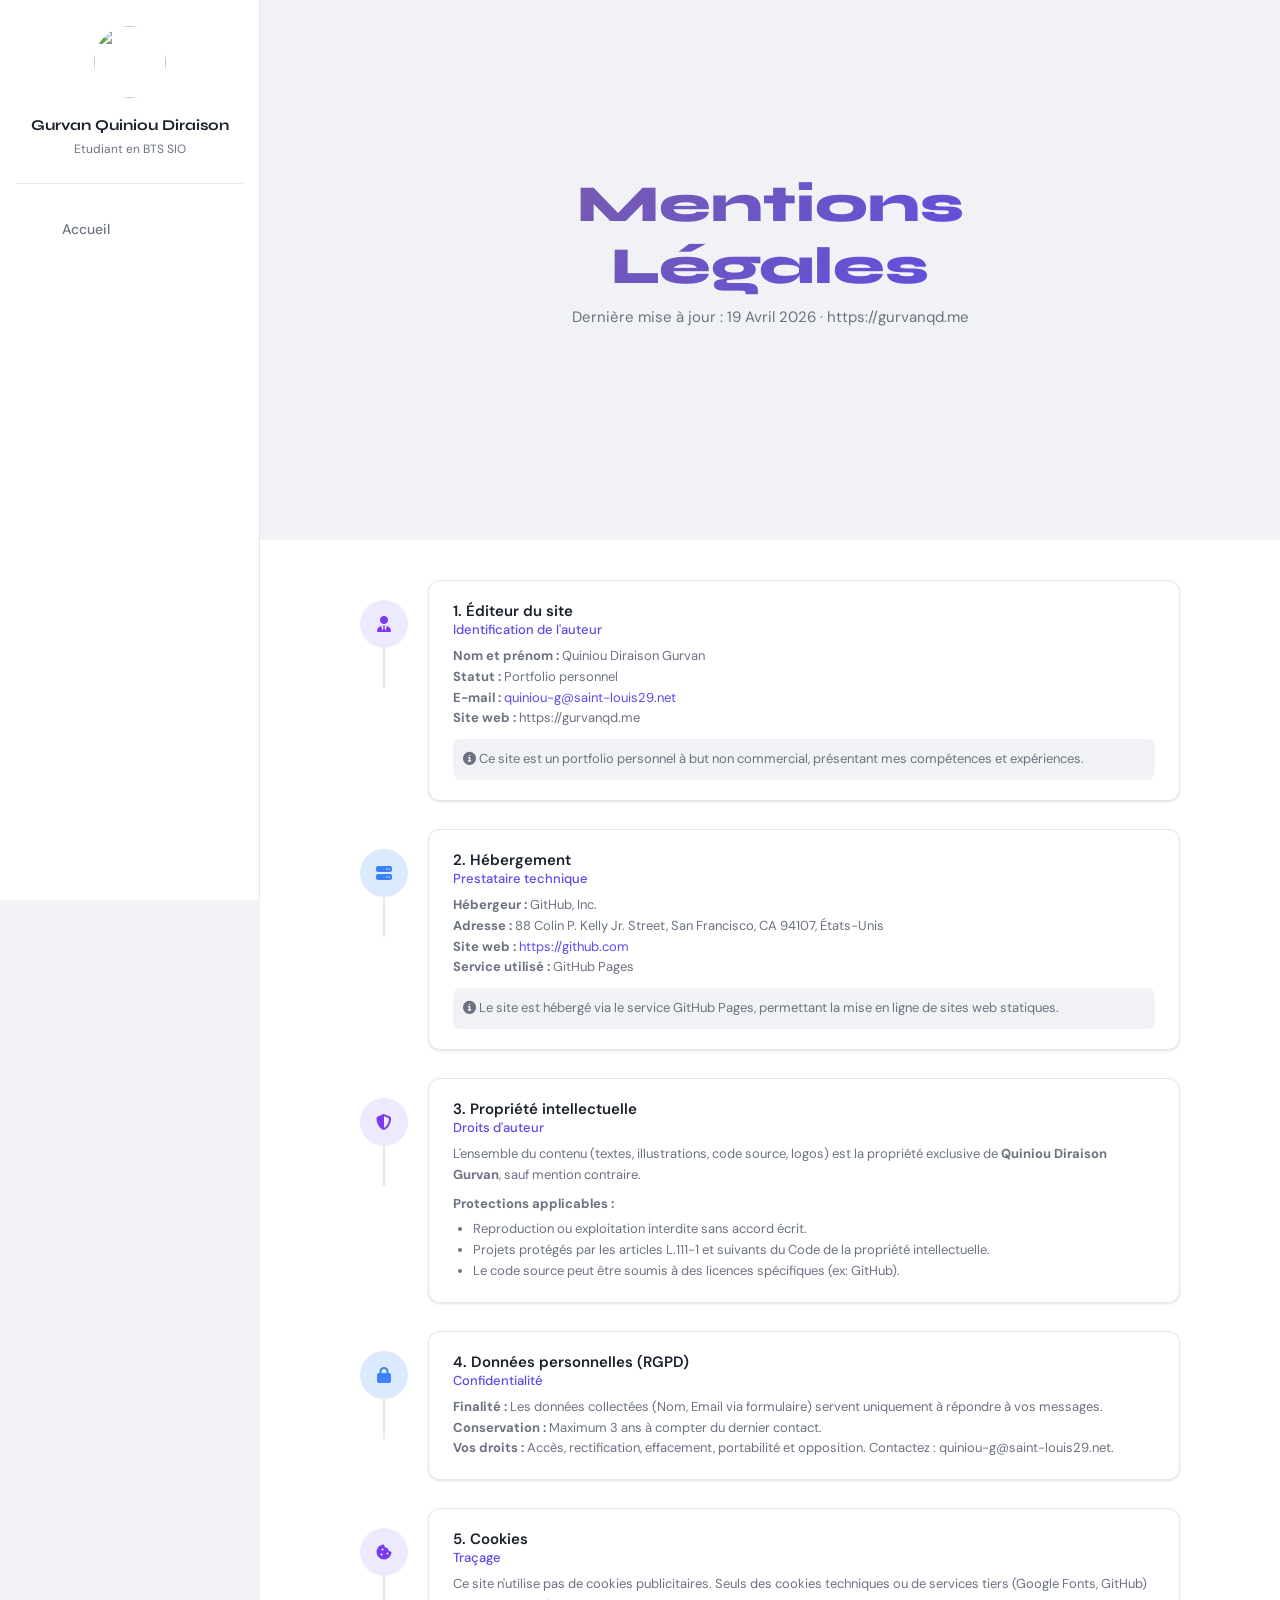
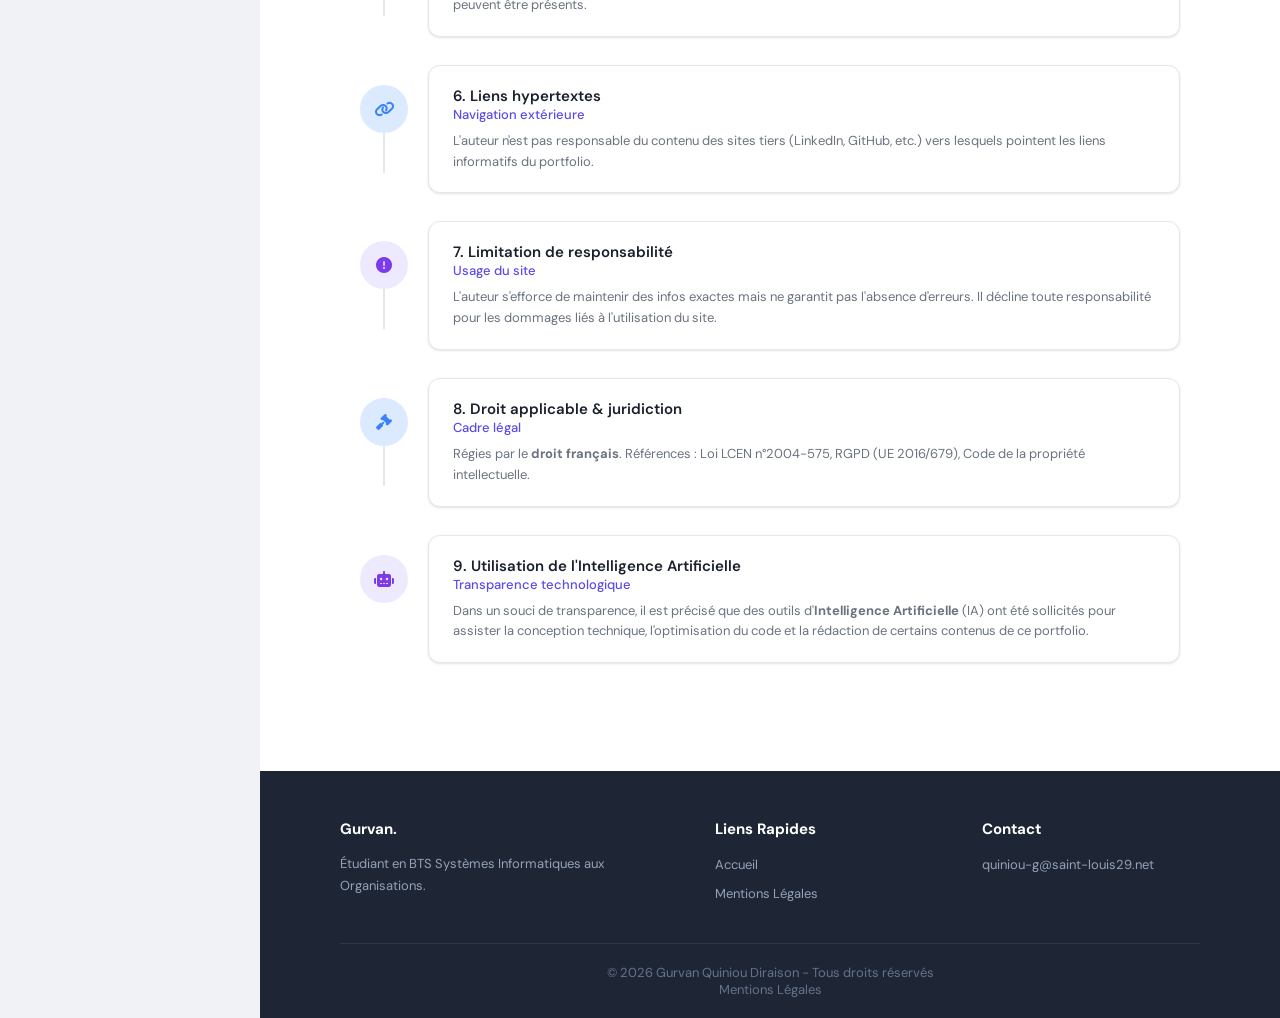
==== mentions/index.html @ 98646bc6 "Update index.html" ====
<!DOCTYPE html>
<html lang="fr">

<head>
    <meta charset="UTF-8">
    <meta name="viewport" content="width=device-width, initial-scale=1.0">
    <title>Mentions Légales – Gurvan Quiniou Diraison</title>
    <link href="https://fonts.googleapis.com/css2?family=DM+Sans:wght@400;500;600&family=Syne:wght@700;800&display=swap"
        rel="stylesheet">
    <link rel="stylesheet" href="https://cdnjs.cloudflare.com/ajax/libs/font-awesome/6.5.0/css/all.min.css">
    <link rel="stylesheet" href="../style.css">
</head>

<body>

    <aside class="sidebar">
        <div class="sidebar-profile">
            <div class="avatar"><img class="avatar" src="images/img.jpeg"></div>
            <div class="sidebar-name">Gurvan Quiniou Diraison</div>
            <div class="sidebar-bio">Etudiant en BTS SIO</div>
        </div>
        <div class="sidebar-divider"></div>
        <nav class="sidebar-nav">
            <a href="/" class="nav-item" data-section="hero">
                <i class="bi bi-house"></i> Accueil
            </a>
        </nav>
    </aside>

    <div class="main">

        <section class="section section-hero" style="min-height: 60vh;">
            <div class="hero-content">
                <h1 class="hero-name">Mentions Légales</h1>
                <p class="hero-desc">Dernière mise à jour : 19 Avril 2026 · https://gurvanqd.me</p>
            </div>
        </section>

        <section class="section" style="background: var(--white); padding-top: 40px;">
            <div class="timeline">

                <div class="timeline-item" id="editeur">
                    <div class="timeline-icon edu"><i class="fa-solid fa-user-tie"></i></div>
                    <div class="timeline-card">
                        <div class="timeline-title">1. Éditeur du site</div>
                        <span class="timeline-company">Identification de l'auteur</span>
                        <div class="timeline-desc">
                            <p><strong>Nom et prénom :</strong> Quiniou Diraison Gurvan</p>
                            <p><strong>Statut :</strong> Portfolio personnel</p>
                            <p><strong>E-mail :</strong> <a href="mailto:quiniou-g@saint-louis29.net"
                                    style="color:var(--accent)">quiniou-g@saint-louis29.net</a></p>
                            <p><strong>Site web :</strong> https://gurvanqd.me</p>
                            <p style="margin-top: 10px; padding: 10px; background: var(--bg); border-radius: 8px;">
                                <i class="fa-solid fa-circle-info"></i> Ce site est un portfolio personnel à but non
                                commercial, présentant mes compétences et expériences.
                            </p>
                        </div>
                    </div>
                </div>

                <div class="timeline-item" id="hebergement">
                    <div class="timeline-icon work"><i class="fa-solid fa-server"></i></div>
                    <div class="timeline-card">
                        <div class="timeline-title">2. Hébergement</div>
                        <span class="timeline-company">Prestataire technique</span>
                        <div class="timeline-desc">
                            <p><strong>Hébergeur :</strong> GitHub, Inc.</p>
                            <p><strong>Adresse :</strong> 88 Colin P. Kelly Jr. Street, San Francisco, CA 94107, États-Unis</p>
                            <p><strong>Site web :</strong> <a href="https://github.com" style="color:var(--accent)">https://github.com</a></p>
                            <p><strong>Service utilisé :</strong> GitHub Pages</p>
                            <p style="margin-top: 10px; padding: 10px; background: var(--bg); border-radius: 8px;"><i class="fa-solid fa-circle-info"></i> Le site est hébergé via le service GitHub Pages, permettant la mise en ligne de sites web statiques.
                            </p>
                        </div>
                    </div>
                </div>
                
                <div class="timeline-item" id="propriete">
                    <div class="timeline-icon edu"><i class="fa-solid fa-shield-halved"></i></div>
                    <div class="timeline-card">
                        <div class="timeline-title">3. Propriété intellectuelle</div>
                        <span class="timeline-company">Droits d'auteur</span>
                        <div class="timeline-desc">
                            <p>L'ensemble du contenu (textes, illustrations, code source, logos) est la propriété
                                exclusive de <strong>Quiniou Diraison Gurvan</strong>, sauf mention contraire.</p>
                            <p style="margin-top: 8px;"><strong>Protections applicables :</strong></p>
                            <ul style="list-style: disc; margin-left: 20px; margin-top: 5px;">
                                <li>Reproduction ou exploitation interdite sans accord écrit.</li>
                                <li>Projets protégés par les articles L.111-1 et suivants du Code de la propriété
                                    intellectuelle.</li>
                                <li>Le code source peut être soumis à des licences spécifiques (ex: GitHub).</li>
                            </ul>
                        </div>
                    </div>
                </div>

                <div class="timeline-item" id="donnees">
                    <div class="timeline-icon work"><i class="fa-solid fa-lock"></i></div>
                    <div class="timeline-card">
                        <div class="timeline-title">4. Données personnelles (RGPD)</div>
                        <span class="timeline-company">Confidentialité</span>
                        <div class="timeline-desc">
                            <p><strong>Finalité :</strong> Les données collectées (Nom, Email via formulaire) servent
                                uniquement à répondre à vos messages.</p>
                            <p><strong>Conservation :</strong> Maximum 3 ans à compter du dernier contact.</p>
                            <p><strong>Vos droits :</strong> Accès, rectification, effacement, portabilité et
                                opposition. Contactez : quiniou-g@saint-louis29.net.</p>
                        </div>
                    </div>
                </div>

                <div class="timeline-item" id="cookies">
                    <div class="timeline-icon edu"><i class="fa-solid fa-cookie-bite"></i></div>
                    <div class="timeline-card">
                        <div class="timeline-title">5. Cookies</div>
                        <span class="timeline-company">Traçage</span>
                        <p class="timeline-desc">Ce site n'utilise pas de cookies publicitaires. Seuls des cookies
                            techniques ou de services tiers (Google Fonts, GitHub) peuvent être présents.</p>
                    </div>
                </div>

                <div class="timeline-item" id="liens">
                    <div class="timeline-icon work"><i class="fa-solid fa-link"></i></div>
                    <div class="timeline-card">
                        <div class="timeline-title">6. Liens hypertextes</div>
                        <span class="timeline-company">Navigation extérieure</span>
                        <p class="timeline-desc">L'auteur n'est pas responsable du contenu des sites tiers (LinkedIn,
                            GitHub, etc.) vers lesquels pointent les liens informatifs du portfolio.</p>
                    </div>
                </div>

                <div class="timeline-item" id="responsabilite">
                    <div class="timeline-icon edu"><i class="fa-solid fa-circle-exclamation"></i></div>
                    <div class="timeline-card">
                        <div class="timeline-title">7. Limitation de responsabilité</div>
                        <span class="timeline-company">Usage du site</span>
                        <p class="timeline-desc">L'auteur s'efforce de maintenir des infos exactes mais ne garantit pas
                            l'absence d'erreurs. Il décline toute responsabilité pour les dommages liés à l'utilisation
                            du site.</p>
                    </div>
                </div>

                <div class="timeline-item" id="droit">
                    <div class="timeline-icon work"><i class="fa-solid fa-gavel"></i></div>
                    <div class="timeline-card">
                        <div class="timeline-title">8. Droit applicable & juridiction</div>
                        <span class="timeline-company">Cadre légal</span>
                        <div class="timeline-desc">
                            <p>Régies par le <strong>droit français</strong>. Références : Loi LCEN n°2004-575, RGPD (UE
                                2016/679), Code de la propriété intellectuelle.</p>
                        </div>
                    </div>
                </div>

                <div class="timeline-item" id="ia">
                    <div class="timeline-icon edu"><i class="fa-solid fa-robot"></i></div>
                    <div class="timeline-card">
                        <div class="timeline-title">9. Utilisation de l'Intelligence Artificielle</div>
                        <span class="timeline-company">Transparence technologique</span>
                        <div class="timeline-desc">
                            <p>Dans un souci de transparence, il est précisé que des outils d'<strong>Intelligence
                                    Artificielle</strong> (IA) ont été sollicités pour assister la conception technique,
                                l'optimisation du code et la rédaction de certains contenus de ce portfolio.</p>
                        </div>
                    </div>
                </div>

            </div>
        </section>

        <footer class="footer">
            <div class="footer-inner">
                <div class="footer-col">
                    <h4>Gurvan.</h4>
                    <p>Étudiant en BTS Systèmes Informatiques aux Organisations.</p>
                </div>
                <div class="footer-col">
                    <h4>Liens Rapides</h4>
                    <ul>
                        <li><a href="/">Accueil</a></li>
                        <li><a href="/mentions">Mentions Légales</a></li>
                    </ul>
                </div>
                <div class="footer-col">
                    <h4>Contact</h4>
                    <ul>
                        <li><a href="mailto:quiniou-g@saint-louis29.net">quiniou-g@saint-louis29.net</a></li>
                    </ul>
                </div>
            </div>
            <div class="footer-bottom">
                <p>© 2026 Gurvan Quiniou Diraison - Tous droits réservés</p>
                <a href="/mentions">Mentions Légales</a>
            </div>
        </footer>

    </div>

</body>

</html>
---- style.css ----
/* ===========================
   VARIABLES & RESET
=========================== */
:root {
  --bg: #f0f2f5;
  --white: #ffffff;
  --sidebar-bg: #ffffff;
  --sidebar-width: 260px;
  --dark: #1e2535;
  --dark-hover: #2a3347;
  --accent: #5b4be8;
  --accent2: #7c3aed;
  --gradient: linear-gradient(135deg, #7b5ea7 0%, #5b4be8 100%);
  --text: #1a202c;
  --text-muted: #6b7280;
  --text-light: #9ca3af;
  --border: #e5e7eb;
  --card-bg: #ffffff;
  --radius: 12px;
  --radius-sm: 8px;
  --shadow: 0 1px 3px rgba(0, 0, 0, 0.07), 0 1px 2px rgba(0, 0, 0, 0.05);
  --shadow-md: 0 4px 12px rgba(0, 0, 0, 0.08);
  --card-bg: #ffffff;
  --accent-purple: #6366f1;
}

*,
*::before,
*::after {
  box-sizing: border-box;
  margin: 0;
  padding: 0;
}

html {
  scroll-behavior: smooth;
}

body {
  font-family: 'DM Sans', sans-serif;
  background: var(--bg);
  color: var(--text);
  display: flex;
  min-height: 100vh;
}

a {
  text-decoration: none;
  color: inherit;
}

ul {
  list-style: none;
}

img {
  display: block;
  width: 100%;
  height: 100%;
  object-fit: cover;
}

/* ===========================
   SIDEBAR
=========================== */
.sidebar {
  width: var(--sidebar-width);
  min-height: 100vh;
  background: var(--white);
  border-right: 1px solid var(--border);
  position: fixed;
  top: 0;
  left: 0;
  display: flex;
  flex-direction: column;
  padding: 32px 16px 24px;
  z-index: 1000;
  transition: left 0.3s ease;
}

.sidebar-profile {
  text-align: center;
  padding: 0 8px;
}

.avatar {
  width: 72px;
  height: 72px;
  border-radius: 50%;
  /* background: var(--gradient); */
  display: flex;
  align-items: center;
  justify-content: center;
  font-family: 'Syne', sans-serif;
  font-weight: 700;
  font-size: 22px;
  color: #fff;
  margin: 0 auto 12px;
  flex-shrink: 0;
}

.avatar-lg {
  width: 100px;
  height: 100px;
  font-size: 30px;
  margin: 0 auto 24px;
}

.sidebar-name {
  font-family: 'Syne', sans-serif;
  font-size: 15px;
  font-weight: 700;
  color: var(--text);
  margin-bottom: 6px;
}

.sidebar-bio {
  font-size: 12px;
  color: var(--text-muted);
  line-height: 1.6;
}

.sidebar-divider {
  height: 1px;
  background: var(--border);
  margin: 24px 0;
}

.sidebar-nav {
  display: flex;
  flex-direction: column;
  gap: 6px;
}

.nav-item {
  display: flex;
  align-items: center;
  gap: 12px;
  padding: 12px 16px;
  border-radius: var(--radius-sm);
  font-size: 14px;
  font-weight: 500;
  color: var(--text-muted);
  transition: all 0.2s ease;
  cursor: pointer;
}

.nav-item i {
  font-size: 15px;
  width: 18px;
  text-align: center;
}

.nav-item:hover {
  background: var(--bg);
  color: var(--text);
}

.nav-item.active {
  background: var(--dark);
  color: #fff;
}

/* ===========================
   MAIN
=========================== */
.main {
  margin-left: var(--sidebar-width);
  flex: 1;
  display: flex;
  flex-direction: column;
}

.section {
  padding: 80px 80px 80px 80px;
  min-height: 100vh;
  display: flex;
  flex-direction: column;
  justify-content: center;
}

.section-header {
  text-align: center;
  margin-bottom: 56px;
}

.section-header h2 {
  font-family: 'Syne', sans-serif;
  font-size: 32px;
  font-weight: 700;
  color: var(--text);
  margin-bottom: 8px;
}

.section-header p {
  font-size: 15px;
  color: var(--text-muted);
}

/* ===========================
   HERO
=========================== */
.section-hero {
  align-items: center;
  text-align: center;
  position: relative;
  background: var(--bg);
}

.hero-content {
  max-width: 600px;
  display: flex;
  flex-direction: column;
  align-items: center;
}

.hero-name {
  font-family: 'Syne', sans-serif;
  font-size: 52px;
  font-weight: 800;
  background: var(--gradient);
  -webkit-background-clip: text;
  -webkit-text-fill-color: transparent;
  background-clip: text;
  margin-bottom: 8px;
}

.hero-title {
  font-size: 17px;
  color: var(--text-muted);
  margin-bottom: 20px;
  font-weight: 400;
}

.hero-desc {
  font-size: 15px;
  color: var(--text-muted);
  line-height: 1.7;
  max-width: 480px;
  margin-bottom: 36px;
}

.hero-btns {
  display: flex;
  gap: 12px;
  margin-bottom: 32px;
}

.hero-socials {
  display: flex;
  gap: 20px;
}

.social-icon {
  font-size: 18px;
  color: var(--text-muted);
  transition: color 0.2s;
}

.social-icon:hover {
  color: var(--accent);
}

.scroll-down {
  position: absolute;
  bottom: 32px;
  left: 50%;
  transform: translateX(-50%);
  color: var(--text-light);
  font-size: 18px;
  animation: bounce 2s infinite;
}

@keyframes bounce {

  0%,
  100% {
    transform: translateX(-50%) translateY(0);
  }

  50% {
    transform: translateX(-50%) translateY(8px);
  }
}

/* ===========================
   BOUTONS
=========================== */
.btn {
  display: inline-flex;
  align-items: center;
  gap: 8px;
  padding: 12px 24px;
  border-radius: var(--radius-sm);
  font-size: 14px;
  font-weight: 500;
  font-family: 'DM Sans', sans-serif;
  cursor: pointer;
  border: none;
  transition: all 0.2s ease;
}

.btn-dark {
  background: var(--dark);
  color: #fff;
}

.btn-dark:hover {
  background: var(--dark-hover);
}

.btn-outline {
  background: transparent;
  color: var(--text);
  border: 1.5px solid var(--border);
}

.btn-outline:hover {
  border-color: var(--text-muted);
  background: var(--white);
}

.btn-sm {
  padding: 10px 18px;
  font-size: 13px;
  flex: 1;
  justify-content: center;
}

.btn-full {
  width: 100%;
  justify-content: center;
}

.btn-icon {
  display: flex;
  align-items: center;
  justify-content: center;
  width: 40px;
  height: 40px;
  border-radius: var(--radius-sm);
  background: var(--bg);
  color: var(--text-muted);
  font-size: 16px;
  transition: background 0.2s;
  flex-shrink: 0;
}

.btn-icon:hover {
  background: var(--border);
}

/* ===========================
   TIMELINE
=========================== */
.timeline {
  display: flex;
  flex-direction: column;
  gap: 0;
  position: relative;
  max-width: 820px;
  margin: 0 auto;
  width: 100%;
}

.timeline-item {
  display: flex;
  gap: 0;
  position: relative;
  padding-bottom: 0;
}

.timeline-icon {
  width: 48px;
  height: 48px;
  border-radius: 50%;
  display: flex;
  align-items: center;
  justify-content: center;
  font-size: 16px;
  flex-shrink: 0;
  position: relative;
  z-index: 2;
  margin-top: 20px;
}

.timeline-icon.work {
  background: #dbeafe;
  color: #3b82f6;
}

.timeline-icon.edu {
  background: #ede9fe;
  color: #7c3aed;
}

.timeline-item:not(:last-child) .timeline-icon::after {
  content: '';
  position: absolute;
  top: 48px;
  left: 50%;
  transform: translateX(-50%);
  width: 2px;
  background: var(--border);
  bottom: -40px;
}

.timeline-card {
  flex: 1;
  background: var(--card-bg);
  border: 1px solid var(--border);
  border-radius: var(--radius);
  padding: 20px 24px;
  margin-left: 20px;
  margin-bottom: 28px;
  box-shadow: var(--shadow);
}

.timeline-card-header {
  display: flex;
  justify-content: space-between;
  align-items: flex-start;
  margin-bottom: 4px;
}

.timeline-title {
  font-size: 15px;
  font-weight: 600;
  color: var(--text);
}

.timeline-date {
  font-size: 13px;
  color: var(--text-muted);
  white-space: nowrap;
  margin-left: 16px;
}

.timeline-company {
  font-size: 13px;
  font-weight: 500;
  color: var(--accent);
  display: block;
  margin-bottom: 8px;
}

.timeline-desc {
  font-size: 13px;
  color: var(--text-muted);
  line-height: 1.6;
}

/* ===========================
   COMPETENCES
=========================== */
.skills-grid {
  display: grid;
  grid-template-columns: repeat(3, 1fr);
  gap: 20px;
  max-width: 960px;
  margin: 0 auto;
  width: 100%;
}

.skill-card {
  background: var(--card-bg);
  border: 1px solid var(--border);
  border-radius: var(--radius);
  padding: 28px 24px;
  box-shadow: var(--shadow);
  transition: transform 0.2s, box-shadow 0.2s;
}

.skill-card:hover {
  transform: translateY(-2px);
  box-shadow: var(--shadow-md);
}

.skill-icon {
  width: 48px;
  height: 48px;
  border-radius: 10px;
  display: flex;
  align-items: center;
  justify-content: center;
  font-size: 20px;
  margin-bottom: 16px;
}

.icon-blue {
  background: #dbeafe;
  color: #3b82f6;
}

.icon-green {
  background: #dcfce7;
  color: #16a34a;
}

.icon-purple {
  background: #ede9fe;
  color: #7c3aed;
}

.icon-orange {
  background: #ffedd5;
  color: #ea580c;
}

.icon-pink {
  background: #fce7f3;
  color: #db2777;
}

.icon-yellow {
  background: #fef9c3;
  color: #ca8a04;
}

.skill-card h3 {
  font-size: 15px;
  font-weight: 600;
  margin-bottom: 6px;
  color: var(--text);
}

.skill-card p {
  font-size: 13px;
  color: var(--text-muted);
}

/* ===========================
   EXPERIENCES
=========================== */

.section2 {
  min-height: 100vh;
  width: 100%;
  display: flex;
  flex-direction: column;
  justify-content: center;
  align-items: center;
  text-align: center;
  padding: 6rem 2rem;
}

.container2 {
  width: 100%;
  max-width: 1100px;
  margin: 0 auto;
}

.exp-grid {
  display: grid;
  grid-template-columns: repeat(2, 1fr);
  gap: 1.5rem;
  text-align: left;
  margin-bottom: 2rem;
}

.exp-item {
  display: flex;
  gap: 1rem;
  background: var(--card-bg);
  padding: 1.5rem;
  border: 1px solid var(--card-bg);
  height: auto;
  align-items: flex-start;
  border-radius: 16px;
  box-shadow: 0 10px 40px -10px rgba(0, 0, 0, 0.05);
  transition: .1s;
}

.exp-item:hover {
  transform: translateY(-3px);
  border-color: var(--accent-purple);
  box-shadow: 0 20px 40px -10px rgba(99, 102, 241, 0.15);
}

.exp-logo-container {
  width: 50px;
  height: 50px;
  background: #fff;
  border: 1px solid #f3f4f6;
  border-radius: 12px;
  display: flex;
  align-items: center;
  justify-content: center;
  flex-shrink: 0;
  overflow: hidden;
}

.exp-img {
  width: 70%;
  height: auto;
  object-fit: contain;
}

.exp-content {
  flex: 1;
  min-width: 0;
}

.exp-header {
  display: flex;
  justify-content: space-between;
  align-items: flex-start;
  margin-bottom: .5rem;
  gap: 15px;
  flex-wrap: nowrap;
}

.exp-header h3 {
  font-size: 1.1rem;
  flex: 1;
  margin: 0;
  line-height: 1.4;
  color: #111;
  font-weight: 700;
}

.badge {
  background: rgba(235, 35, 151, 0.1);
  color: var(--accent-purple);
  padding: 4px 12px;
  border-radius: 20px;
  font-size: .75rem;
  font-weight: 700;
  white-space: nowrap;
  flex-shrink: 0;
  margin-top: 2px;
}

.company {
  font-size: .9rem;
  margin-bottom: .8rem;
  font-weight: 500;
  color: #6b7280;
}

.desc-list {
  list-style-type: disc;
  padding-left: 20px;
  margin: 0;
  line-height: 1.5;
  color: #555;
  font-size: .9rem;
}

.desc-list li {
  margin-bottom: 5px;
}


/* ===========================
   CERTIFICATIONS
=========================== */
.cert-grid {
  display: grid;
  grid-template-columns: repeat(3, 1fr);
  gap: 20px;
  max-width: 1000px;
  margin: 0 auto;
  width: 100%;
}

.cert-card {
  background: var(--card-bg);
  border: 1px solid var(--border);
  border-radius: var(--radius);
  padding: 24px;
  box-shadow: var(--shadow);
  transition: transform 0.2s, box-shadow 0.2s;
}

.cert-card:hover {
  transform: translateY(-2px);
  box-shadow: var(--shadow-md);
}

.cert-card-top {
  display: flex;
  justify-content: space-between;
  align-items: center;
  margin-bottom: 16px;
}

.cert-icon {
  width: 44px;
  height: 44px;
  background: var(--gradient);
  border-radius: 10px;
  display: flex;
  align-items: center;
  justify-content: center;
  color: #fff;
  font-size: 18px;
}

.cert-badge {
  font-size: 12px;
  color: #16a34a;
  font-weight: 500;
  display: flex;
  align-items: center;
  gap: 4px;
}

.cert-card h3 {
  font-size: 15px;
  font-weight: 600;
  color: var(--text);
  margin-bottom: 4px;
}

.cert-org {
  font-size: 13px;
  color: var(--accent);
  font-weight: 500;
  display: block;
  margin-bottom: 2px;
}

.cert-year {
  font-size: 13px;
  color: var(--text-muted);
  margin-bottom: 12px;
}

.cert-id {
  font-size: 11px;
  color: var(--text-light);
  margin: 12px 0 6px;
}

.cert-link {
  font-size: 13px;
  color: var(--accent);
  font-weight: 500;
  display: flex;
  align-items: center;
  gap: 6px;
  transition: opacity 0.2s;
}

.cert-link:hover {
  opacity: 0.7;
}

/* ===========================
   CONTACT
=========================== */
.contact-layout {
  display: grid;
  grid-template-columns: 1fr 1.2fr;
  gap: 60px;
  max-width: 900px;
  margin: 0 auto;
  width: 100%;
}

.contact-left h3 {
  font-size: 20px;
  font-weight: 700;
  margin-bottom: 12px;
}

.contact-left>p {
  font-size: 14px;
  color: var(--text-muted);
  line-height: 1.7;
  margin-bottom: 28px;
}

.contact-infos {
  display: flex;
  flex-direction: column;
  gap: 16px;
}

.contact-info-item {
  display: flex;
  align-items: center;
  gap: 14px;
}

.contact-info-icon {
  width: 40px;
  height: 40px;
  background: #eff6ff;
  border-radius: var(--radius-sm);
  display: flex;
  align-items: center;
  justify-content: center;
  color: var(--accent);
  font-size: 15px;
  flex-shrink: 0;
}

.contact-info-item div {
  display: flex;
  flex-direction: column;
}

.contact-info-item strong {
  font-size: 14px;
  font-weight: 600;
  color: var(--text);
}

.contact-info-item span {
  font-size: 13px;
  color: var(--text-muted);
}

.form-group {
  margin-bottom: 16px;
}

.form-group label {
  display: block;
  font-size: 13px;
  font-weight: 500;
  color: var(--text);
  margin-bottom: 6px;
}

.form-group input,
.form-group textarea {
  width: 100%;
  padding: 12px 14px;
  border: 1.5px solid var(--border);
  border-radius: var(--radius-sm);
  font-size: 14px;
  font-family: 'DM Sans', sans-serif;
  background: var(--bg);
  color: var(--text);
  transition: border-color 0.2s;
  resize: none;
  outline: none;
}

.form-group input:focus,
.form-group textarea:focus {
  border-color: var(--accent);
  background: #fff;
}

.form-group input::placeholder,
.form-group textarea::placeholder {
  color: var(--text-light);
}

/* ===========================
   FOOTER
=========================== */
.footer {
  background: var(--dark);
  color: #cbd5e1;
  padding: 48px 80px 0;
}

.footer-inner {
  display: grid;
  grid-template-columns: 1.5fr 1fr 1fr;
  gap: 48px;
  padding-bottom: 40px;
  border-bottom: 1px solid rgba(255, 255, 255, 0.08);
}

.footer-col h4 {
  font-size: 15px;
  font-weight: 700;
  color: #fff;
  margin-bottom: 14px;
}

.footer-col p {
  font-size: 13px;
  line-height: 1.7;
  color: #94a3b8;
}

.footer-col ul {
  display: flex;
  flex-direction: column;
  gap: 8px;
}

.footer-col ul a {
  font-size: 13px;
  color: #94a3b8;
  transition: color 0.2s;
}

.footer-col ul a:hover {
  color: #fff;
}

.footer-socials {
  display: flex;
  gap: 12px;
}

.footer-socials a {
  width: 36px;
  height: 36px;
  border-radius: var(--radius-sm);
  background: rgba(255, 255, 255, 0.08);
  display: flex;
  align-items: center;
  justify-content: center;
  color: #94a3b8;
  font-size: 15px;
  transition: background 0.2s, color 0.2s;
}

.footer-socials a:hover {
  background: rgba(255, 255, 255, 0.16);
  color: #fff;
}

.footer-bottom {
  text-align: center;
  padding: 20px 0;
  font-size: 13px;
  color: #64748b;
}

.heart {
  color: #ef4444;
}


/* ===========================
   RESPONSIVE
=========================== */
@media (max-width: 1100px) {
  .cert-grid {
    grid-template-columns: repeat(2, 1fr);
  }
}

@media (max-width: 860px) {
  .main {
    margin-left: 0;
  }

  .section {
    padding: 60px 24px;
  }

  .skills-grid {
    grid-template-columns: repeat(2, 1fr);
  }

  .projects-grid {
    grid-template-columns: 1fr;
  }

  .cert-grid {
    grid-template-columns: repeat(2, 1fr);
  }

  .contact-layout {
    grid-template-columns: 1fr;
    gap: 32px;
  }

  .footer {
    padding: 40px 24px 0;
  }

  .footer-inner {
    grid-template-columns: 1fr;
    gap: 32px;
  }
}

@media (max-width: 560px) {
  .skills-grid {
    grid-template-columns: 1fr;
  }

  .cert-grid {
    grid-template-columns: 1fr;
  }

  .hero-name {
    font-size: 36px;
  }
}

.project-card {
  background: #fff;
  border-radius: 12px;
  overflow: hidden;
  box-shadow: 0 5px 15px rgba(0, 0, 0, 0.08);
}

.project-img img {
  width: 100%;
  height: 200px;
  object-fit: cover;
}

.project-body {
  padding: 20px;
}

.tags {
  margin: 10px 0;
}

.tag {
  display: inline-block;
  background: #eee;
  padding: 5px 10px;
  border-radius: 8px;
  font-size: 12px;
  margin-right: 5px;
}

.project-actions {
  display: flex;
  justify-content: space-between;
  align-items: center;
  margin-top: 15px;
}

/* ===========================
   MENU 
=========================== */
.menu-toggle {
  position: fixed;
  top: 20px;
  left: 20px;
  background: white;
  border: 2px solid var(--border);
  padding: 10px 12px;
  border-radius: 10px;
  z-index: 1100;
  display: none;
  cursor: pointer;
  box-shadow: var(--gradient);
}

.menu-toggle i {
  font-size: 18px;
  background: var(--gradient);
  -webkit-background-clip: text;
  -webkit-text-fill-color: transparent;
}

/* ===========================
   OVERLAY
=========================== */
.overlay {
  position: fixed;
  inset: 0;
  background: rgba(0, 0, 0, 0.4);
  z-index: 900;
  opacity: 0;
  pointer-events: none;
  transition: 0.3s;
}

.overlay.active {
  opacity: 1;
  pointer-events: all;
}

/* ===========================
   MOBILE
=========================== */
@media (max-width: 900px) {

  .menu-toggle {
    display: block;
  }

  .sidebar {
    left: -260px;
  }

  .sidebar.active {
    left: 0;
  }

  .main {
    margin-left: 0;
  }

  .section {
    padding: 60px 20px;
  }

  .hero-name {
    font-size: 34px;
  }

  .hero-btns {
    flex-direction: column;
    width: 100%;
  }

  .btn {
    width: 100%;
    justify-content: center;
  }

  .skills-grid {
    grid-template-columns: 1fr;
  }

  .exp-grid {
    grid-template-columns: 1fr;
  }

  .cert-grid {
    grid-template-columns: 1fr;
  }

  .contact-layout {
    grid-template-columns: 1fr;
  }

  .timeline-card-header {
    flex-direction: column;
  }
}
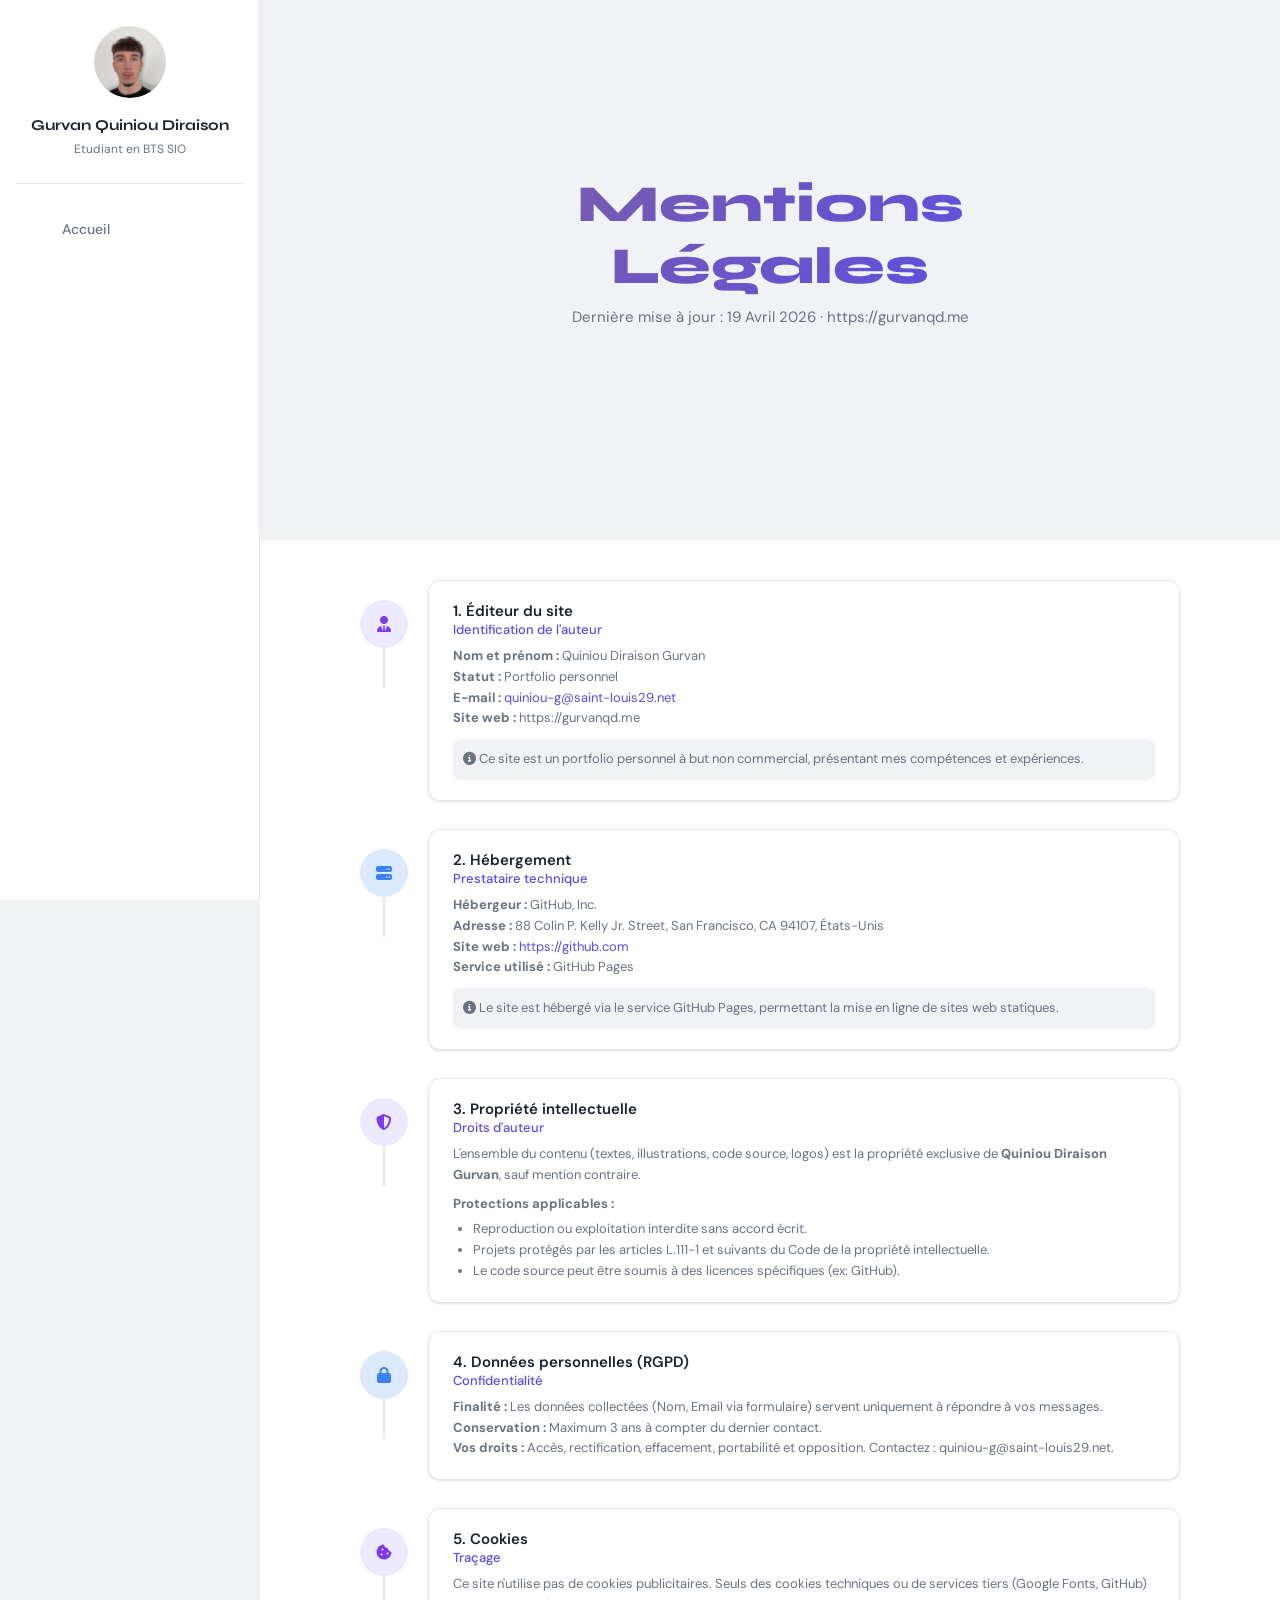
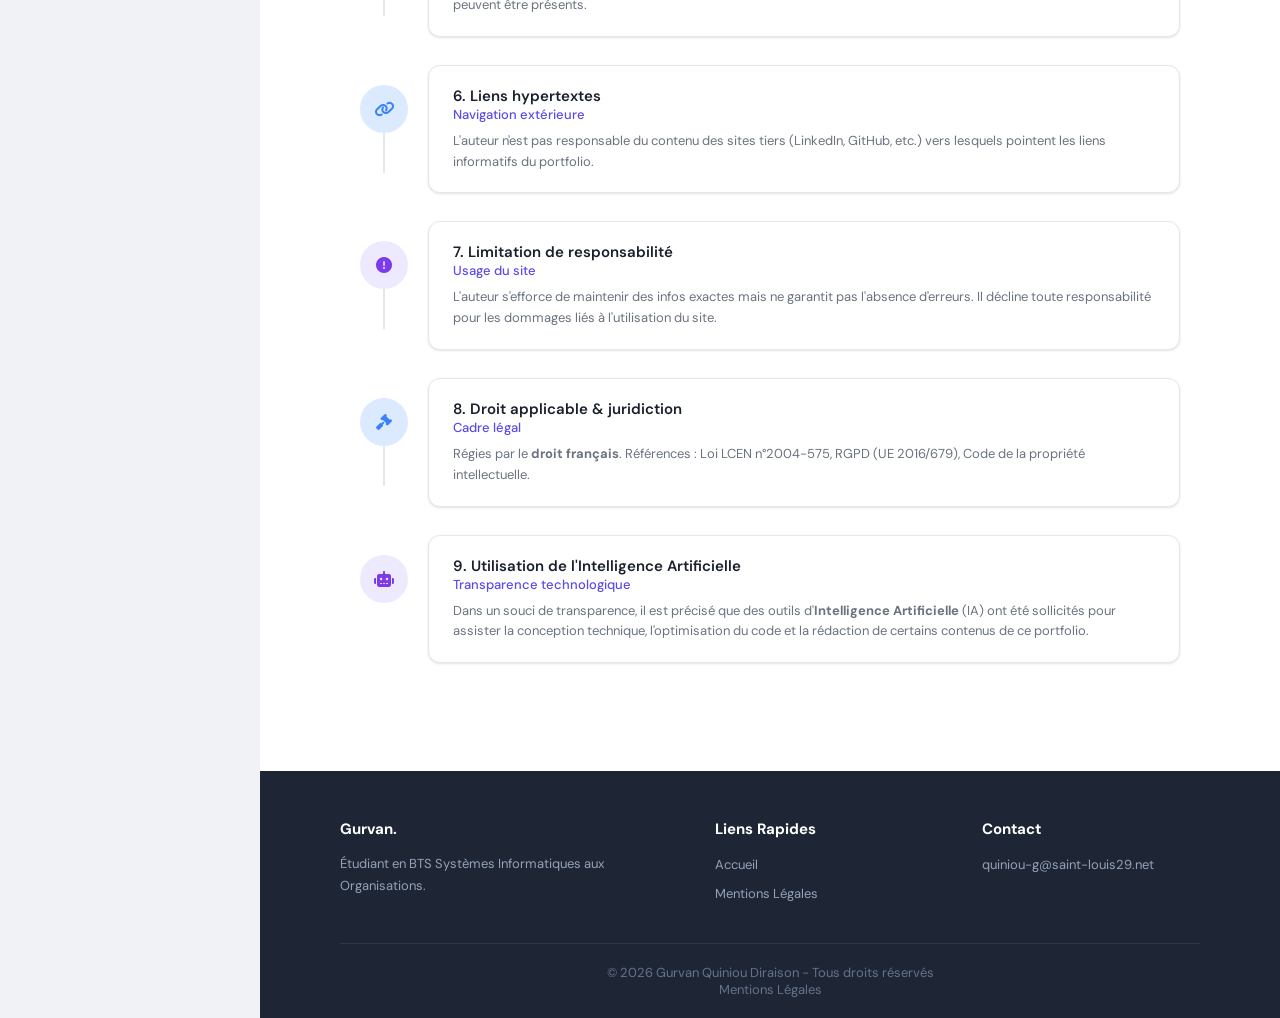
==== commit 80b96ef4: "change path img" ====
--- a/mentions/index.html
+++ b/mentions/index.html
@@ -15,7 +15,7 @@
 
     <aside class="sidebar">
         <div class="sidebar-profile">
-            <div class="avatar"><img class="avatar" src="images/img.jpeg"></div>
+            <div class="avatar"><img class="avatar" src="../images/img.jpeg"></div>
             <div class="sidebar-name">Gurvan Quiniou Diraison</div>
             <div class="sidebar-bio">Etudiant en BTS SIO</div>
         </div>
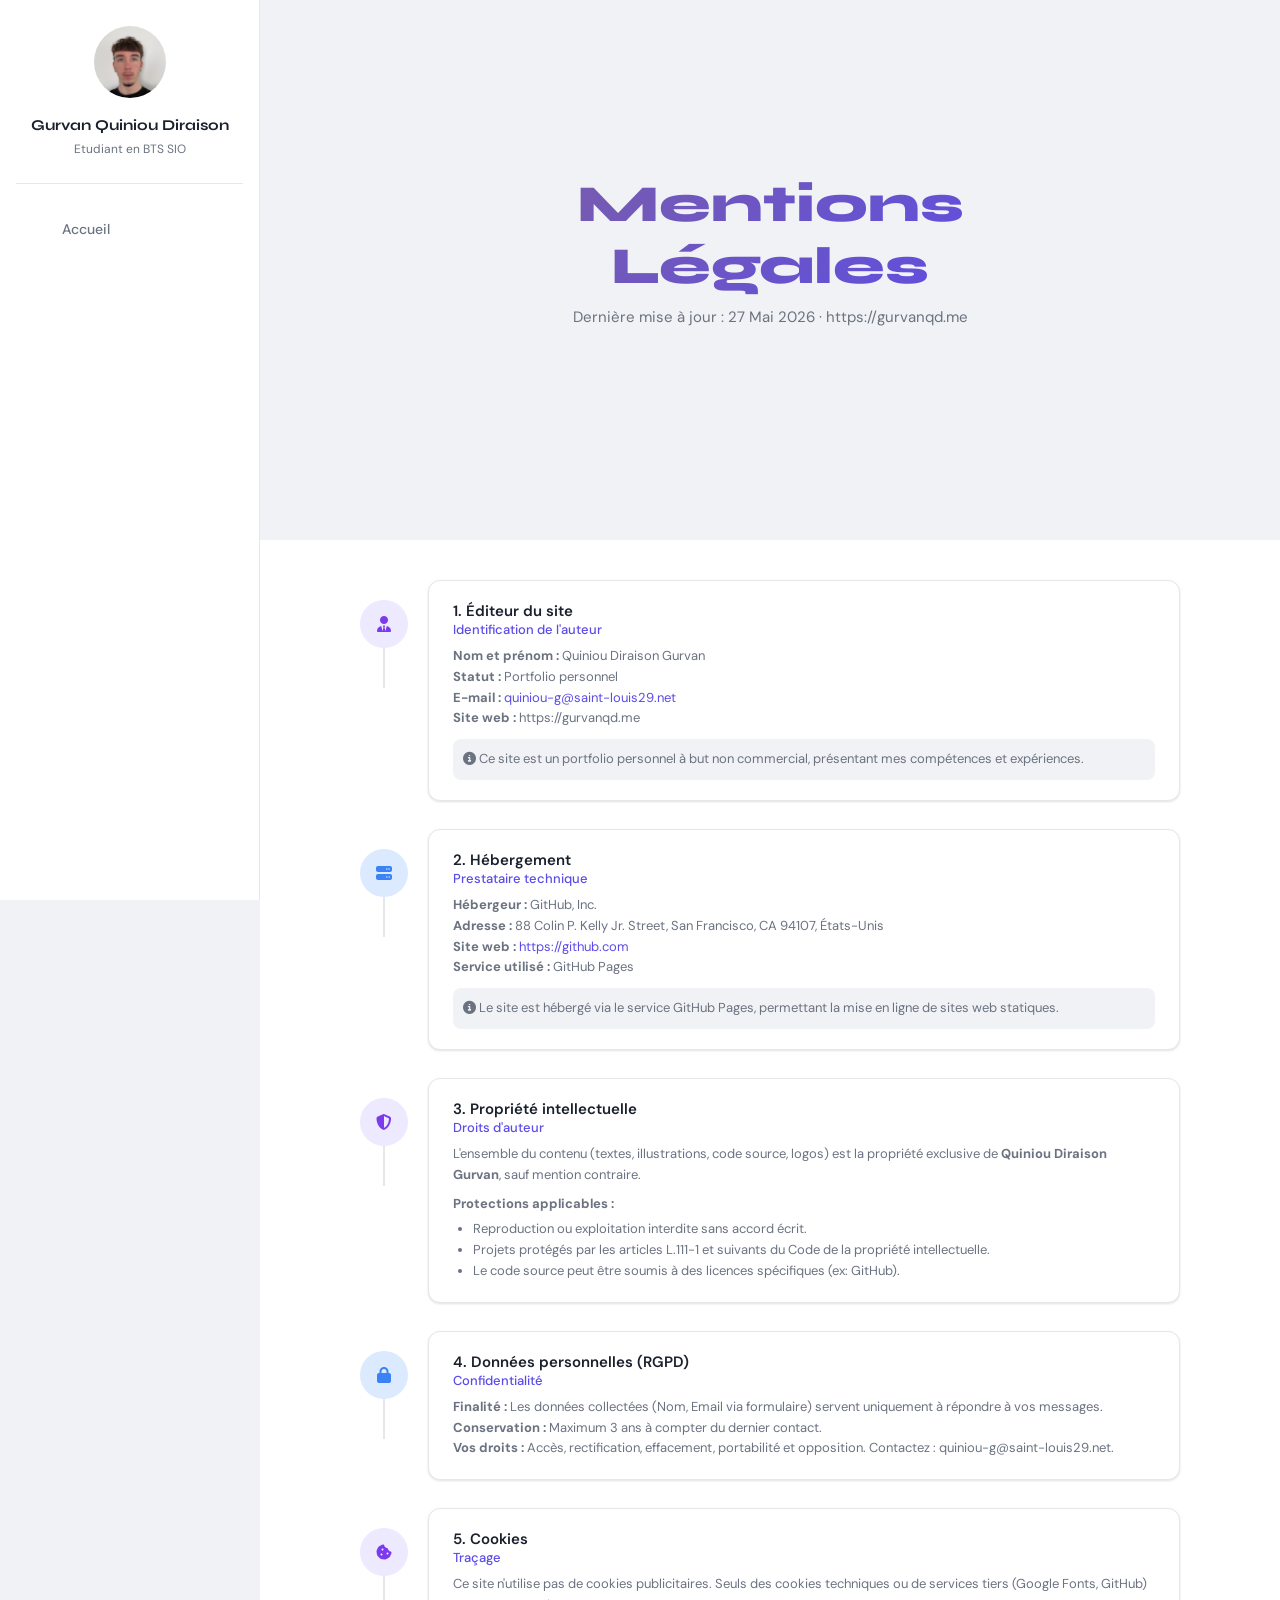
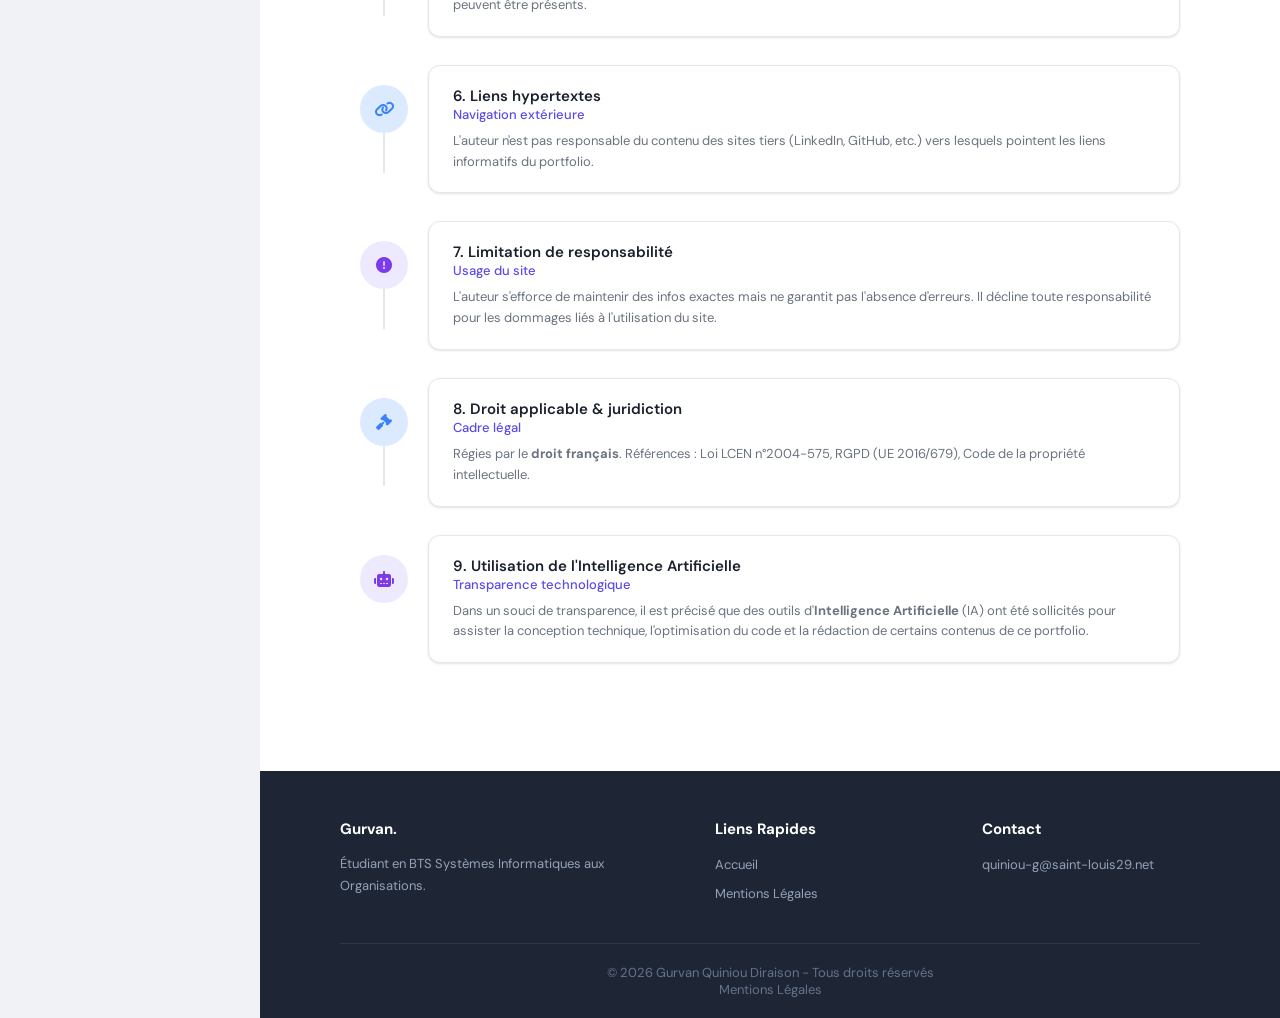
==== commit 4f29658f: "Update last modified date" ====
--- a/mentions/index.html
+++ b/mentions/index.html
@@ -32,7 +32,7 @@
         <section class="section section-hero" style="min-height: 60vh;">
             <div class="hero-content">
                 <h1 class="hero-name">Mentions Légales</h1>
-                <p class="hero-desc">Dernière mise à jour : 19 Avril 2026 · https://gurvanqd.me</p>
+                <p class="hero-desc">Dernière mise à jour : 27 Mai 2026 · https://gurvanqd.me</p>
             </div>
         </section>
 
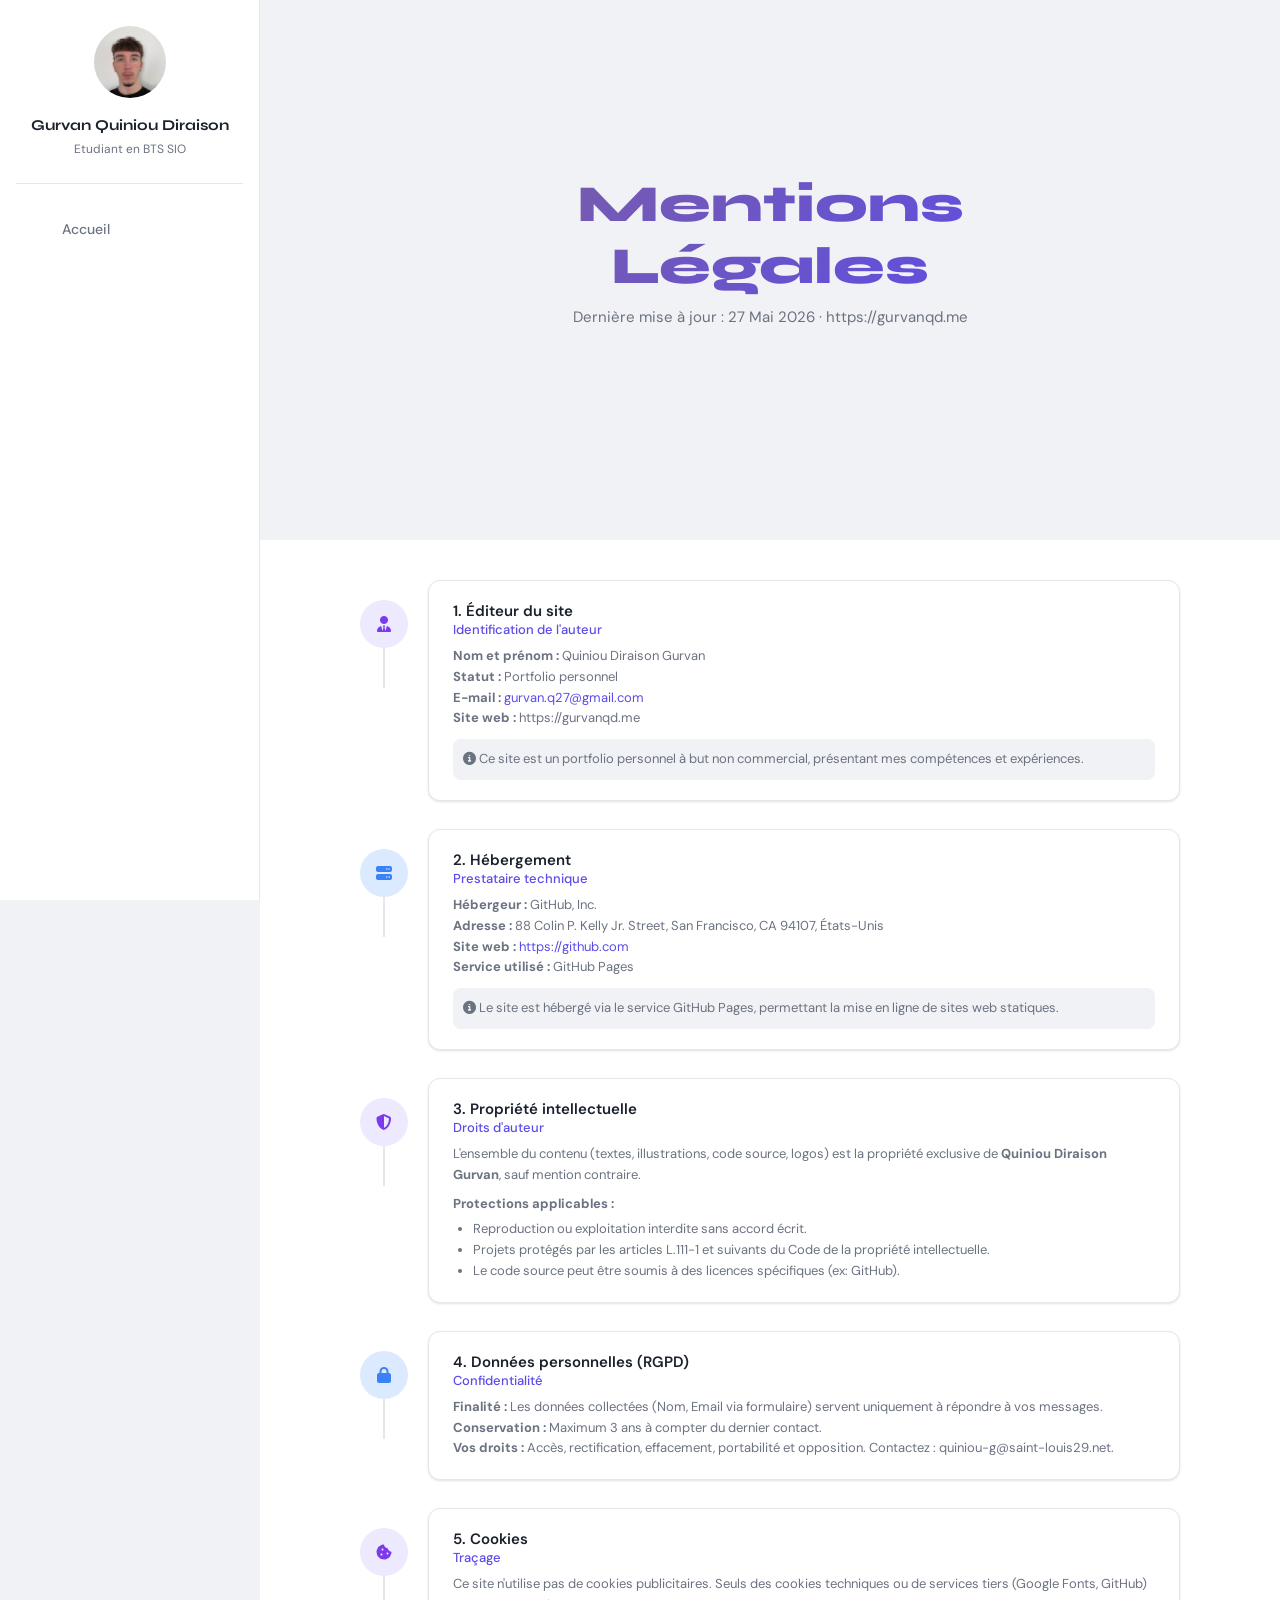
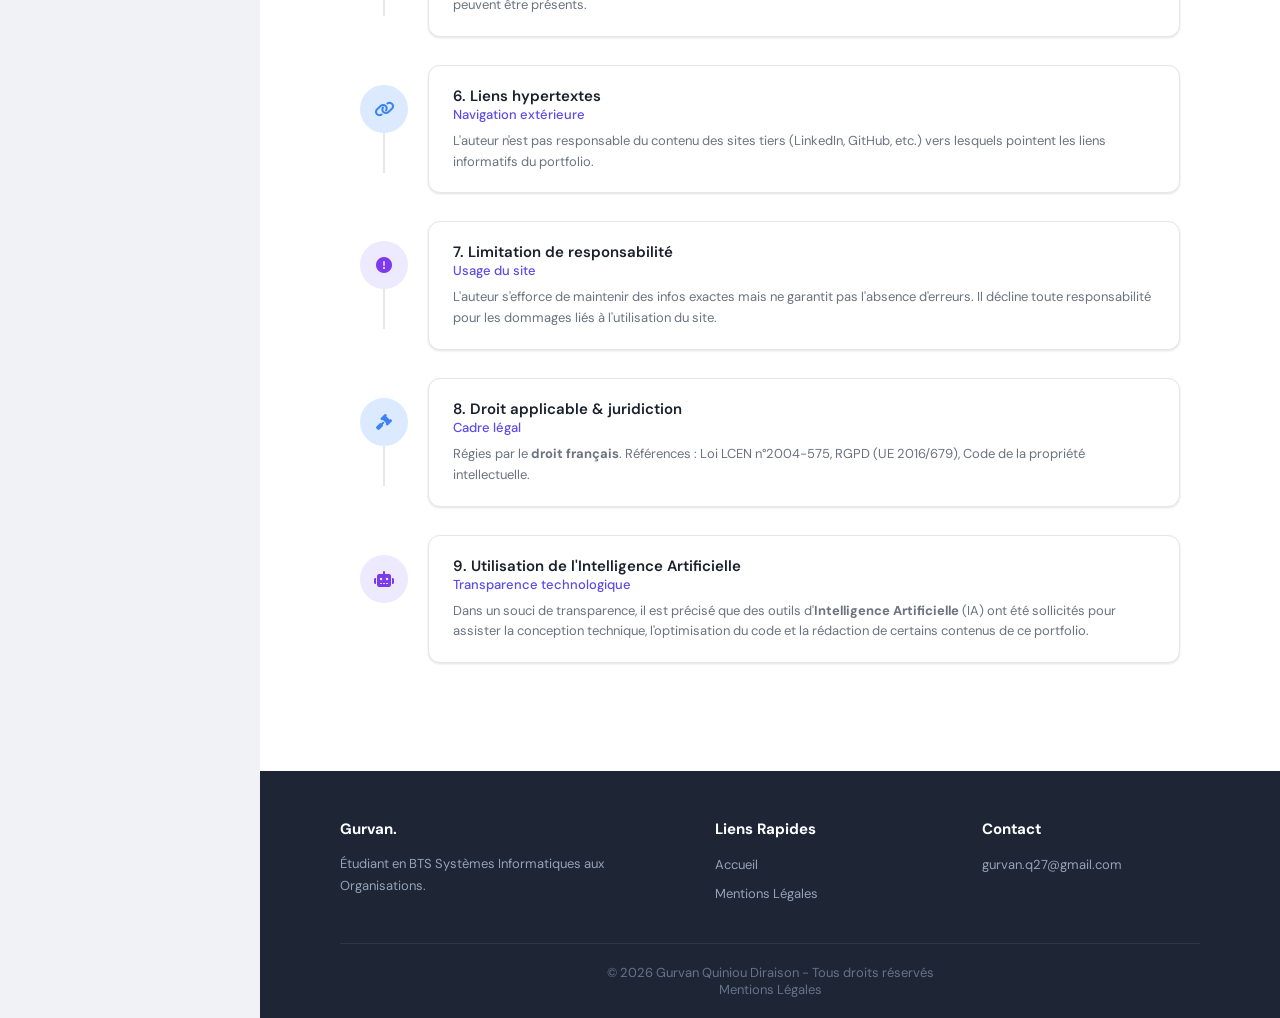
==== commit cf01e74c: "Update email address" ====
--- a/mentions/index.html
+++ b/mentions/index.html
@@ -47,8 +47,8 @@
                         <div class="timeline-desc">
                             <p><strong>Nom et prénom :</strong> Quiniou Diraison Gurvan</p>
                             <p><strong>Statut :</strong> Portfolio personnel</p>
-                            <p><strong>E-mail :</strong> <a href="mailto:quiniou-g@saint-louis29.net"
-                                    style="color:var(--accent)">quiniou-g@saint-louis29.net</a></p>
+                            <p><strong>E-mail :</strong> <a href="mailto:gurvan.q27@gmail.com"
+                                    style="color:var(--accent)">gurvan.q27@gmail.com</a></p>
                             <p><strong>Site web :</strong> https://gurvanqd.me</p>
                             <p style="margin-top: 10px; padding: 10px; background: var(--bg); border-radius: 8px;">
                                 <i class="fa-solid fa-circle-info"></i> Ce site est un portfolio personnel à but non
@@ -183,7 +183,7 @@
                 <div class="footer-col">
                     <h4>Contact</h4>
                     <ul>
-                        <li><a href="mailto:quiniou-g@saint-louis29.net">quiniou-g@saint-louis29.net</a></li>
+                        <li><a href="mailto:gurvan.q27@gmail.com">gurvan.q27@gmail.com</a></li>
                     </ul>
                 </div>
             </div>
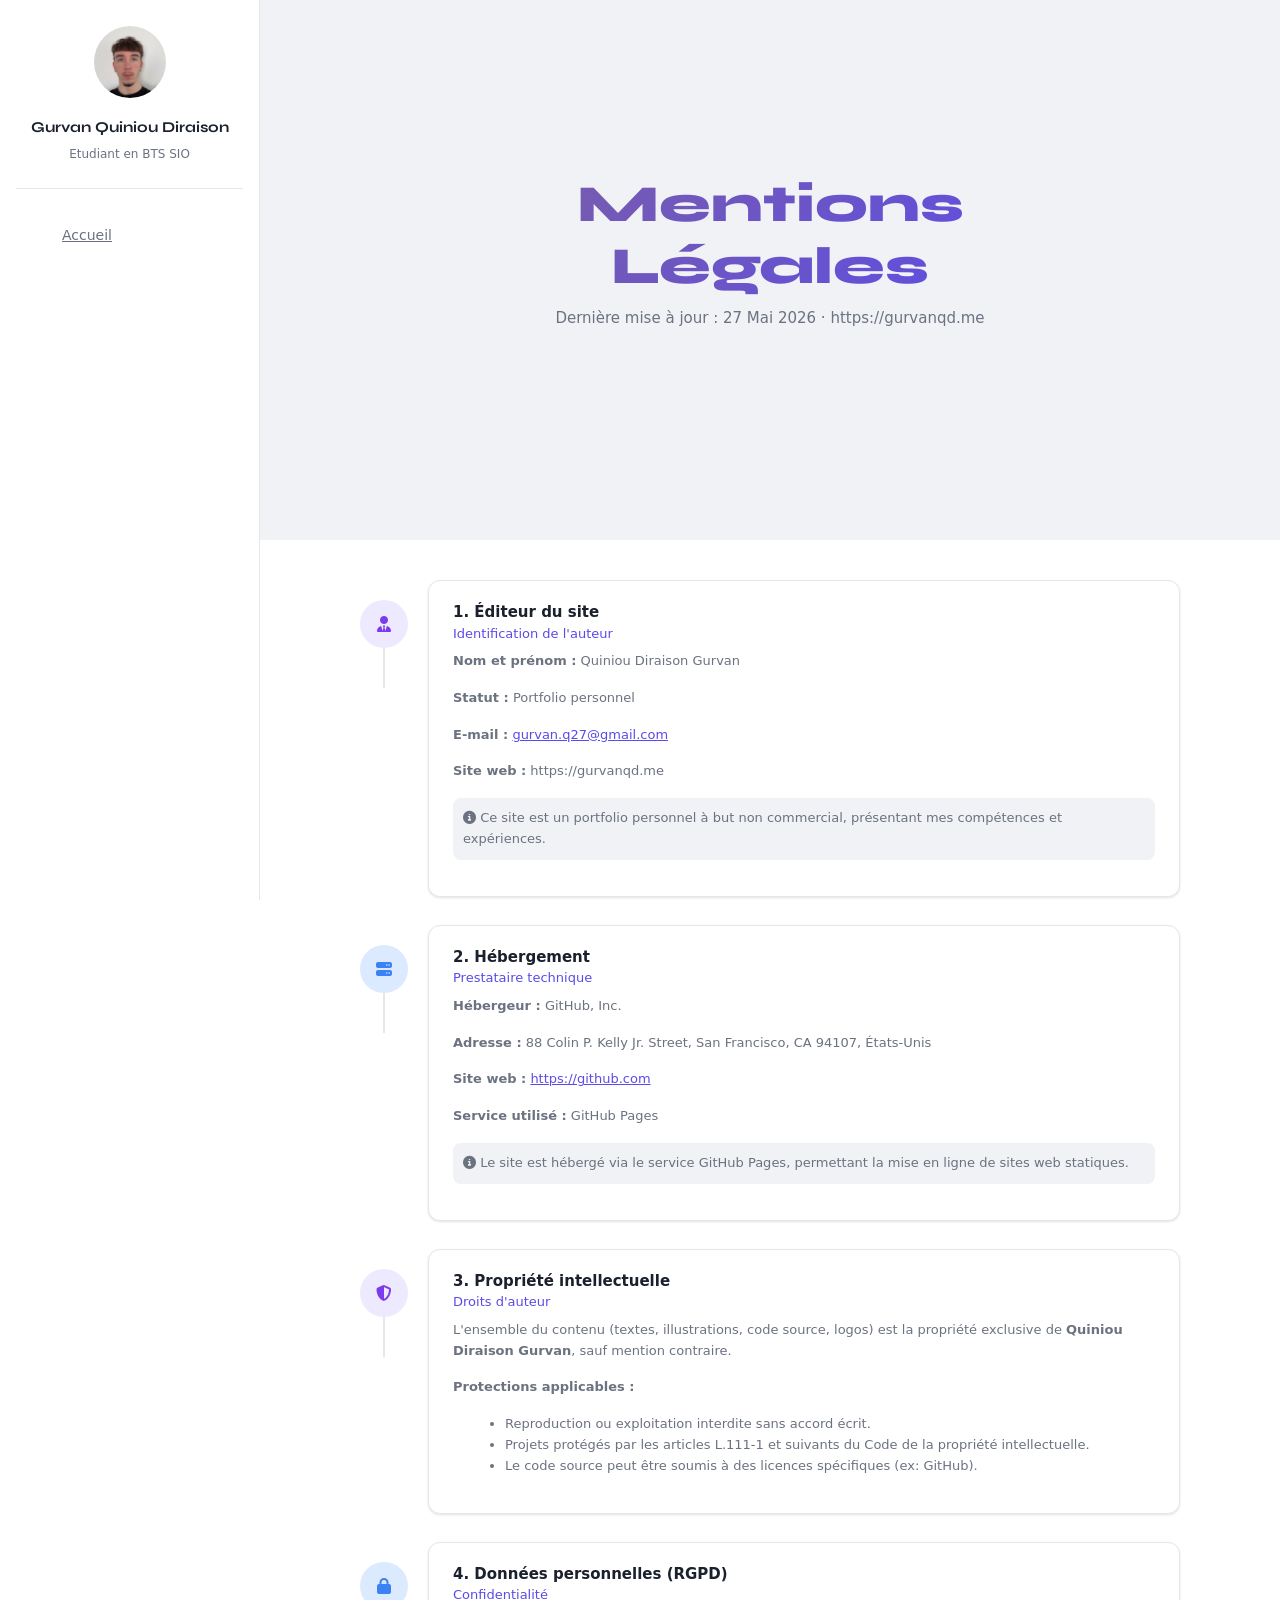
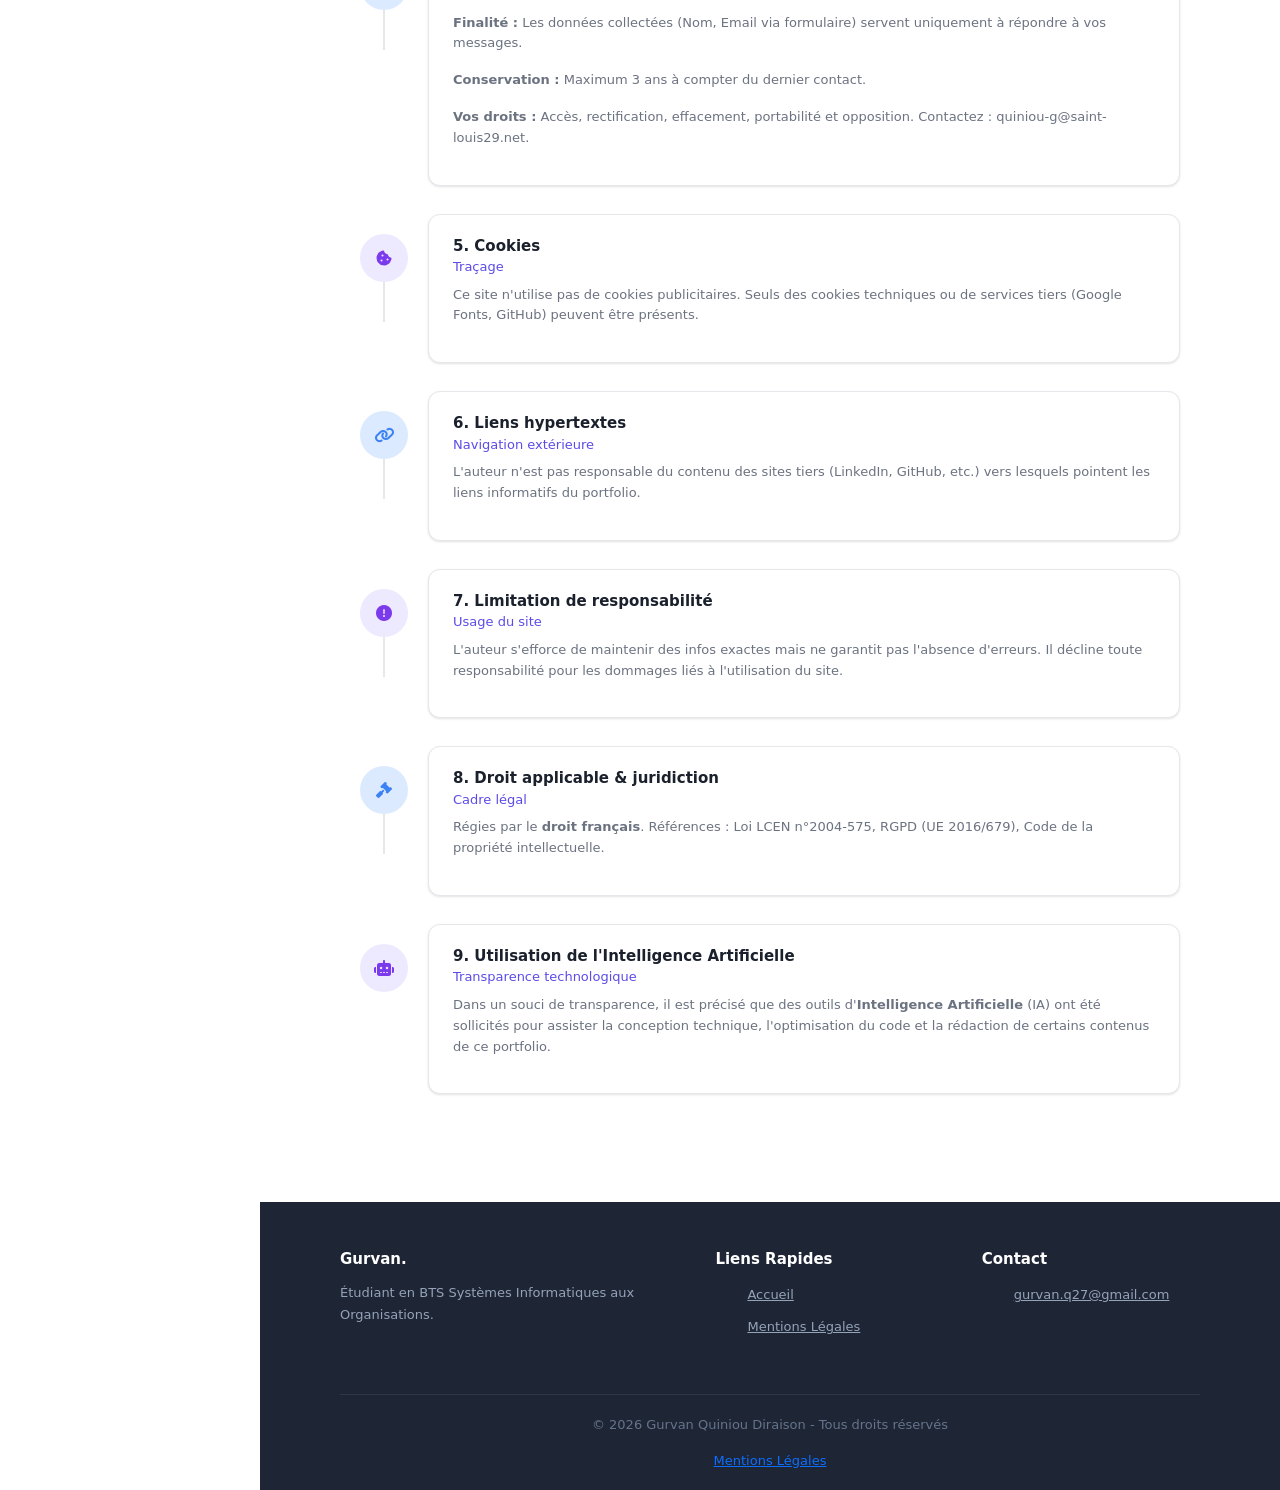
==== commit 45288d22: "Add Bootstrap CSS link" ====
--- a/mentions/index.html
+++ b/mentions/index.html
@@ -9,6 +9,7 @@
         rel="stylesheet">
     <link rel="stylesheet" href="https://cdnjs.cloudflare.com/ajax/libs/font-awesome/6.5.0/css/all.min.css">
     <link rel="stylesheet" href="../style.css">
+    <link href="https://cdn.jsdelivr.net/npm/bootstrap@5.3.8/dist/css/bootstrap.min.css" rel="stylesheet" integrity="sha384-sRIl4kxILFvY47J16cr9ZwB07vP4J8+LH7qKQnuqkuIAvNWLzeN8tE5YBujZqJLB" crossorigin="anonymous">
 </head>
 
 <body>
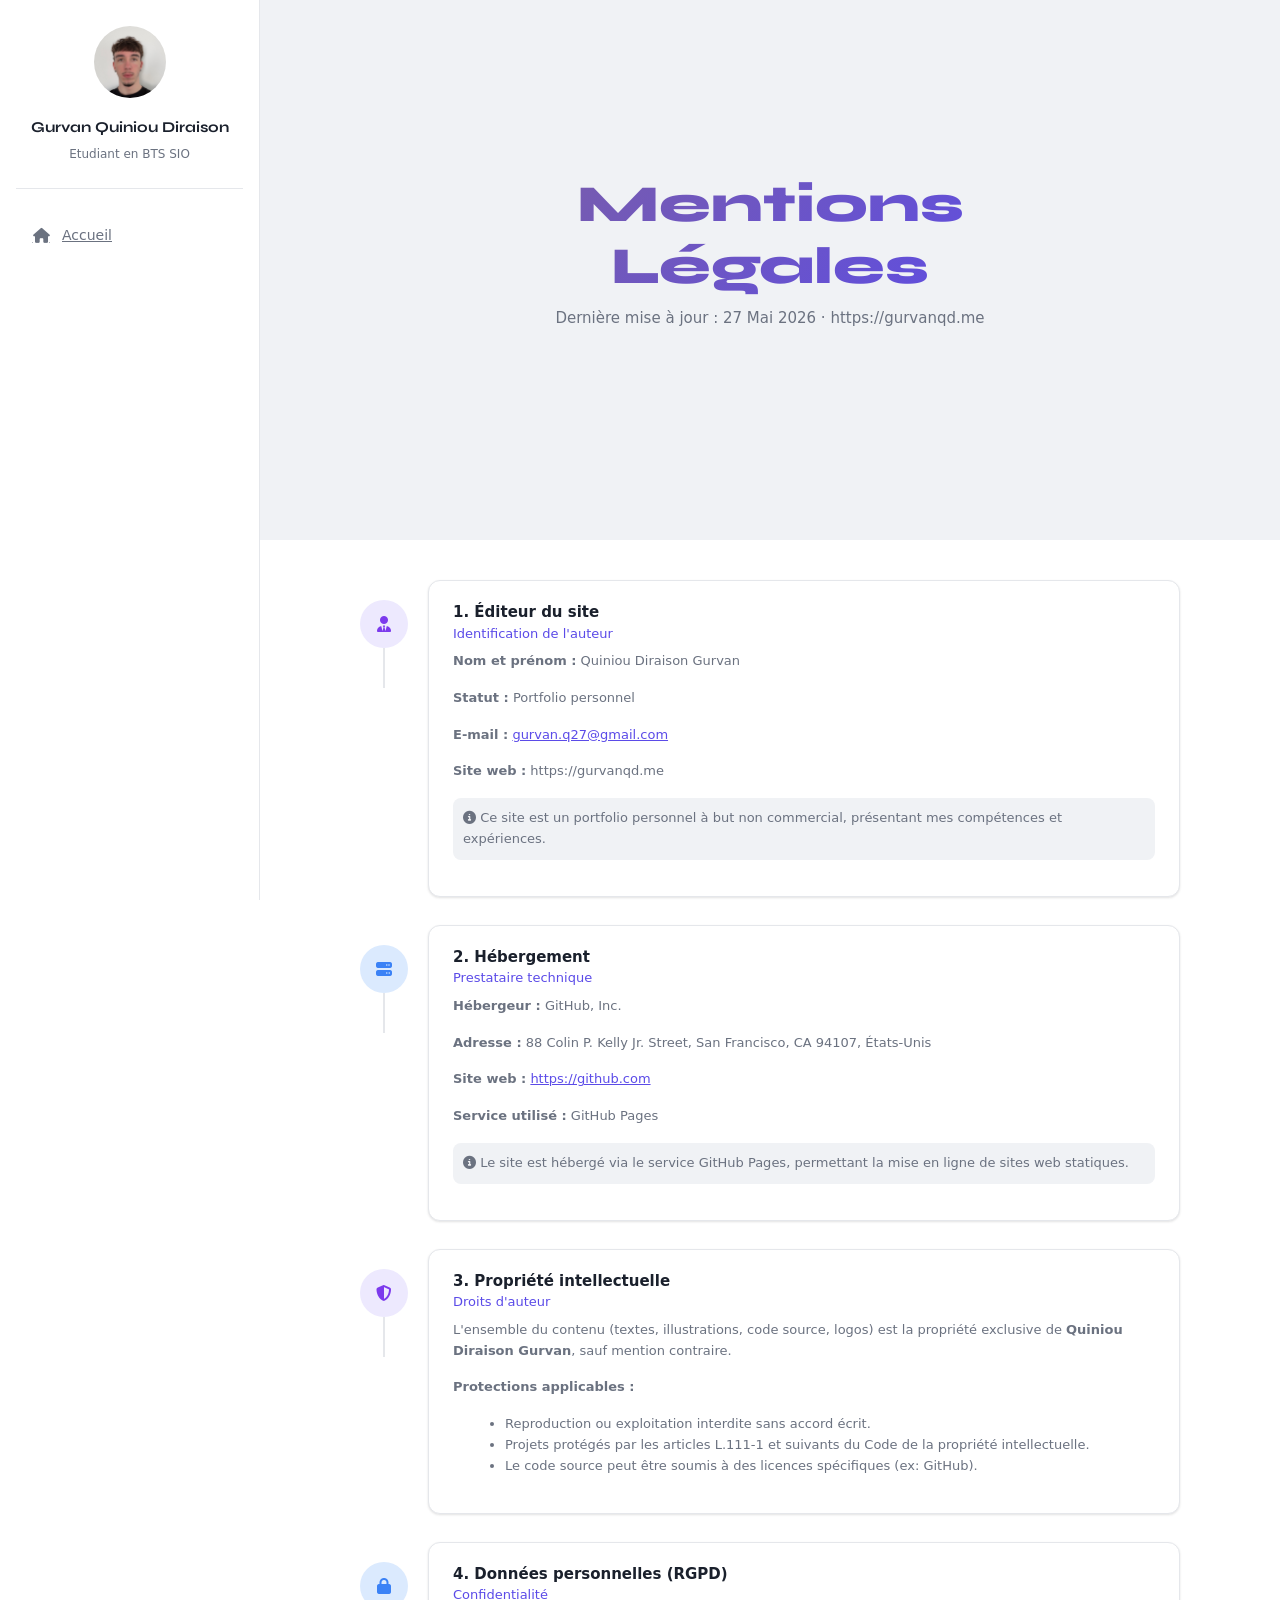
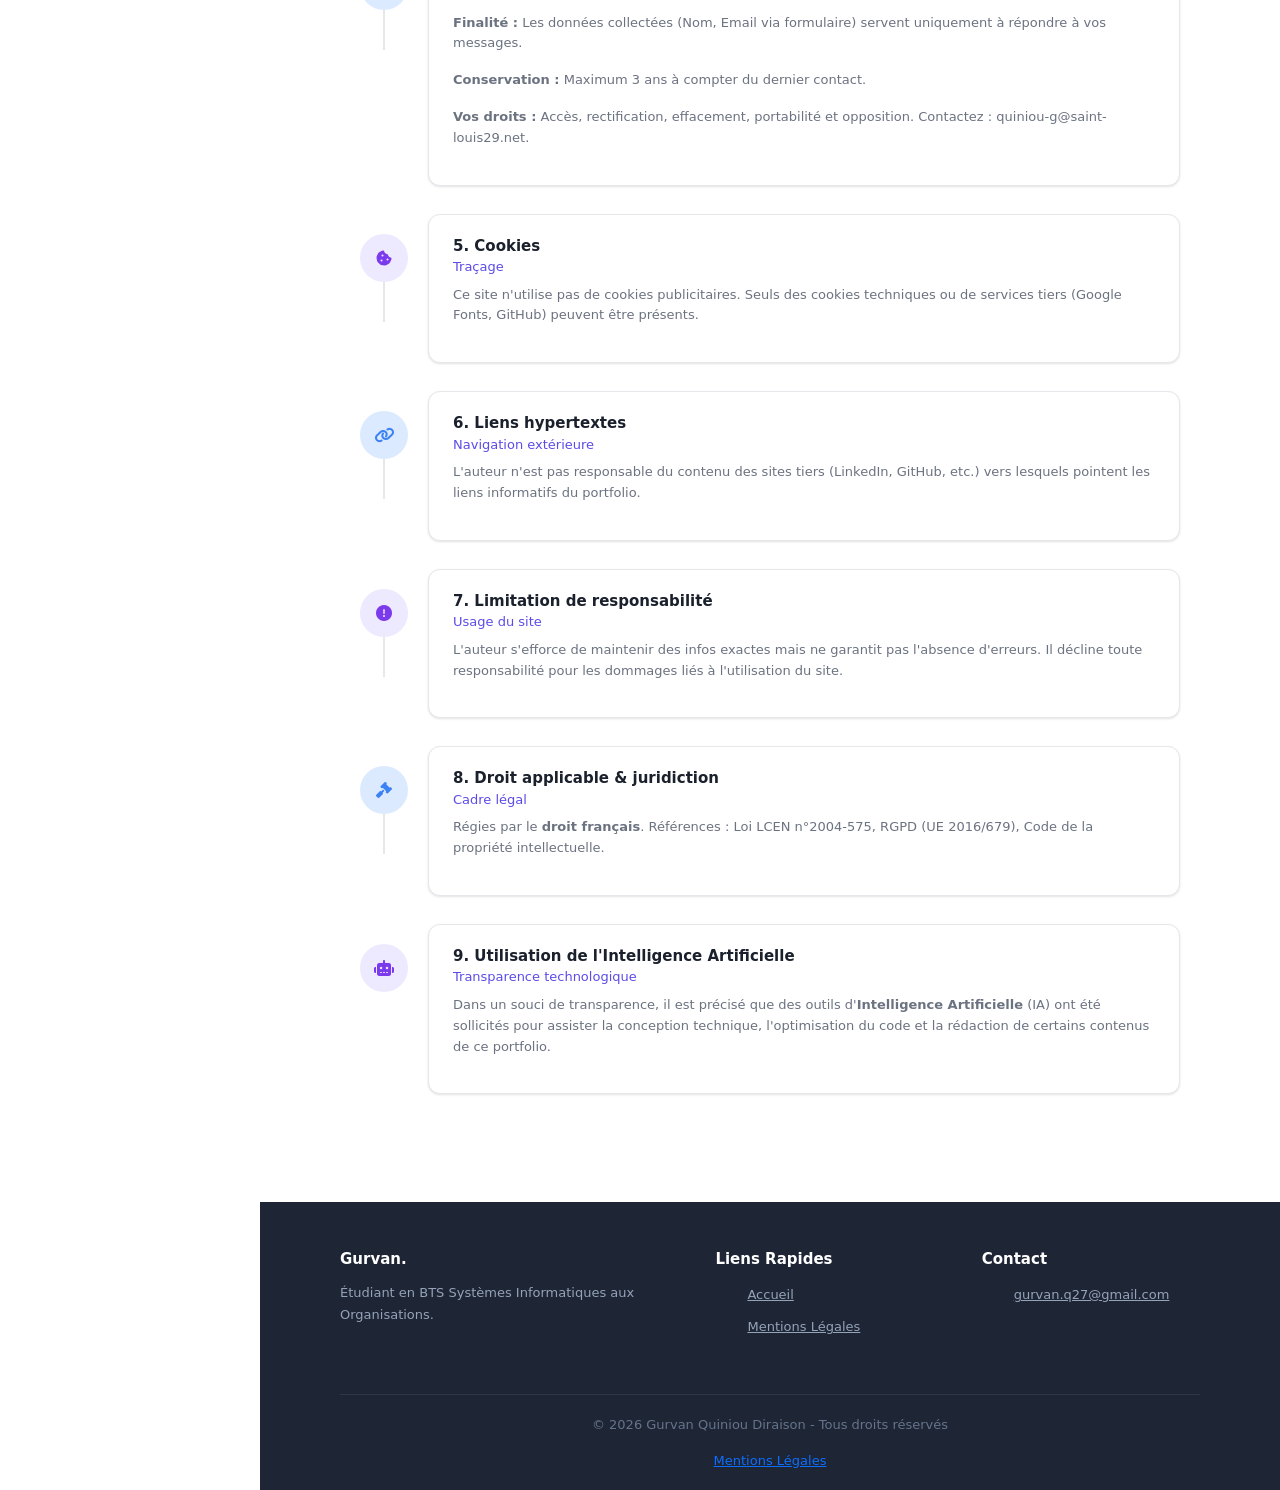
==== commit ff4bad16: "Repmace icon house in nav link" ====
--- a/mentions/index.html
+++ b/mentions/index.html
@@ -23,7 +23,7 @@
         <div class="sidebar-divider"></div>
         <nav class="sidebar-nav">
             <a href="/" class="nav-item" data-section="hero">
-                <i class="bi bi-house"></i> Accueil
+                <i class="fa-solid fa-house"></i> Accueil
             </a>
         </nav>
     </aside>
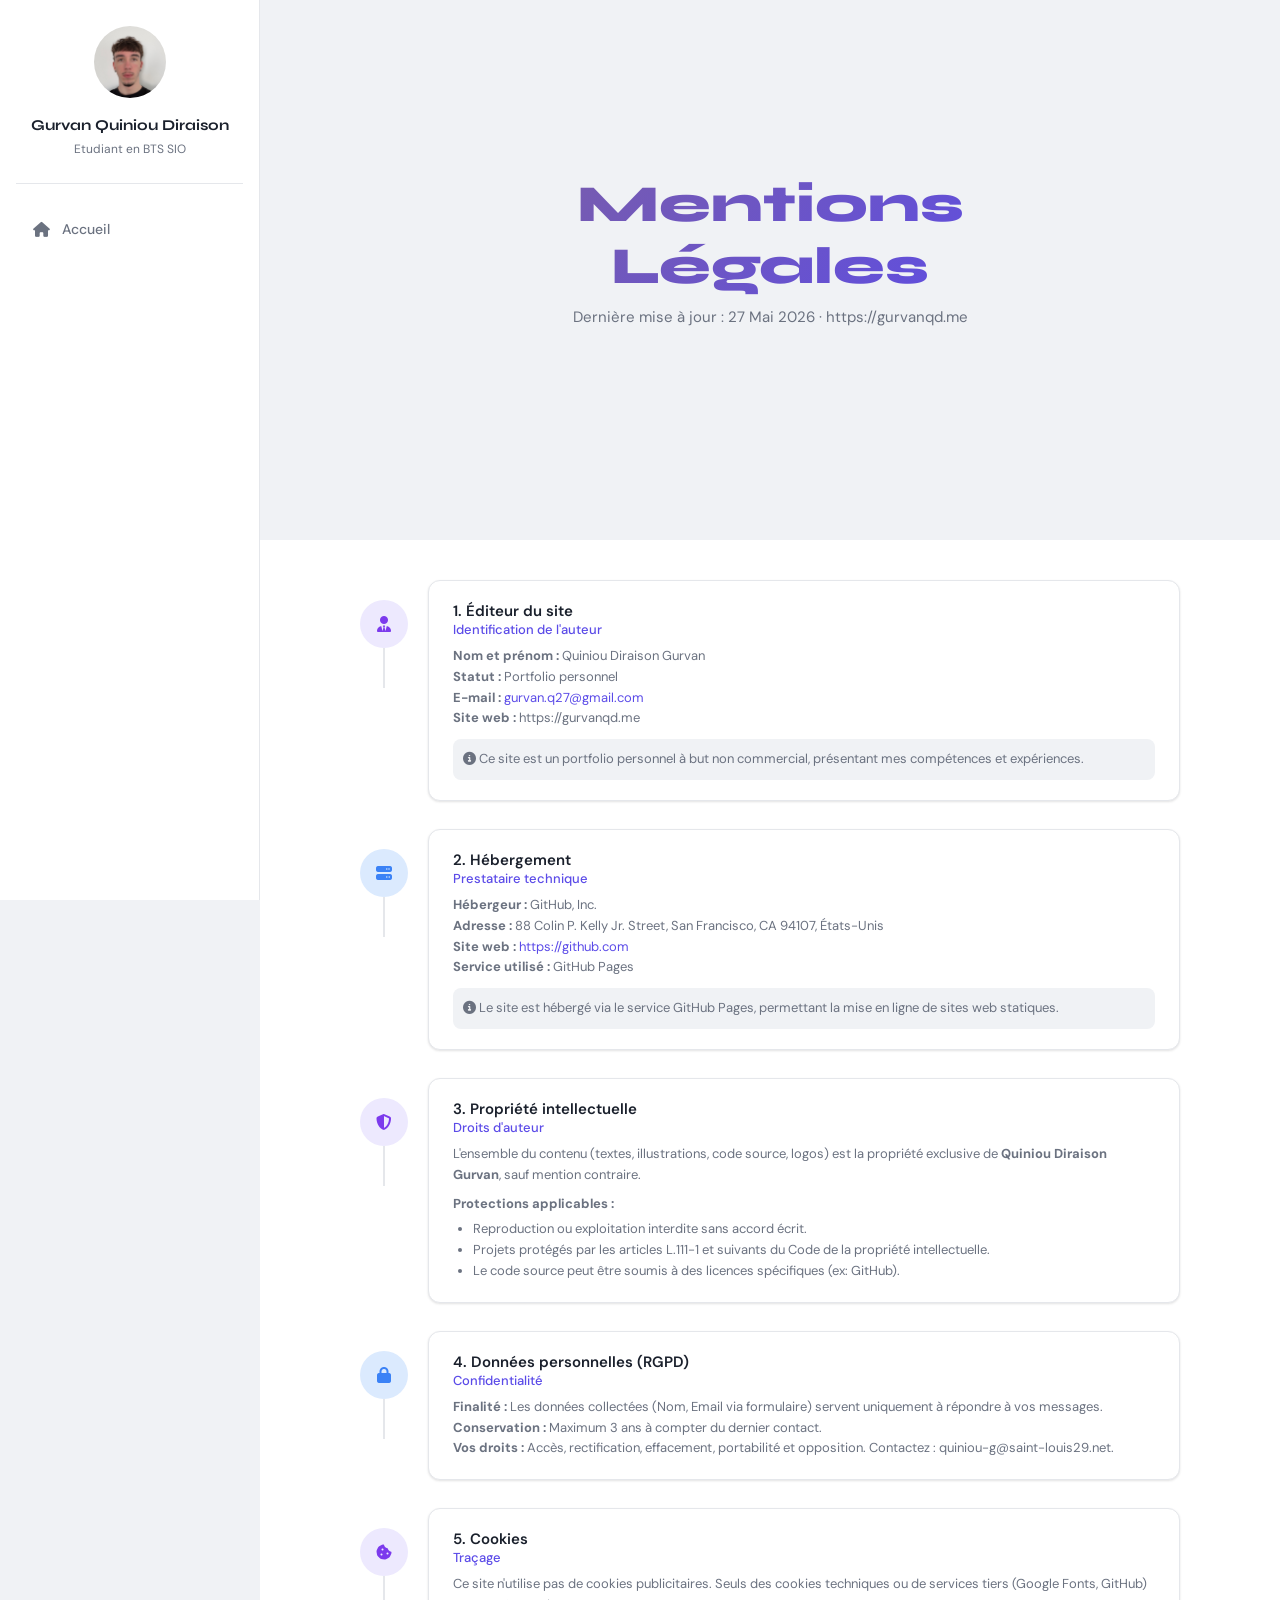
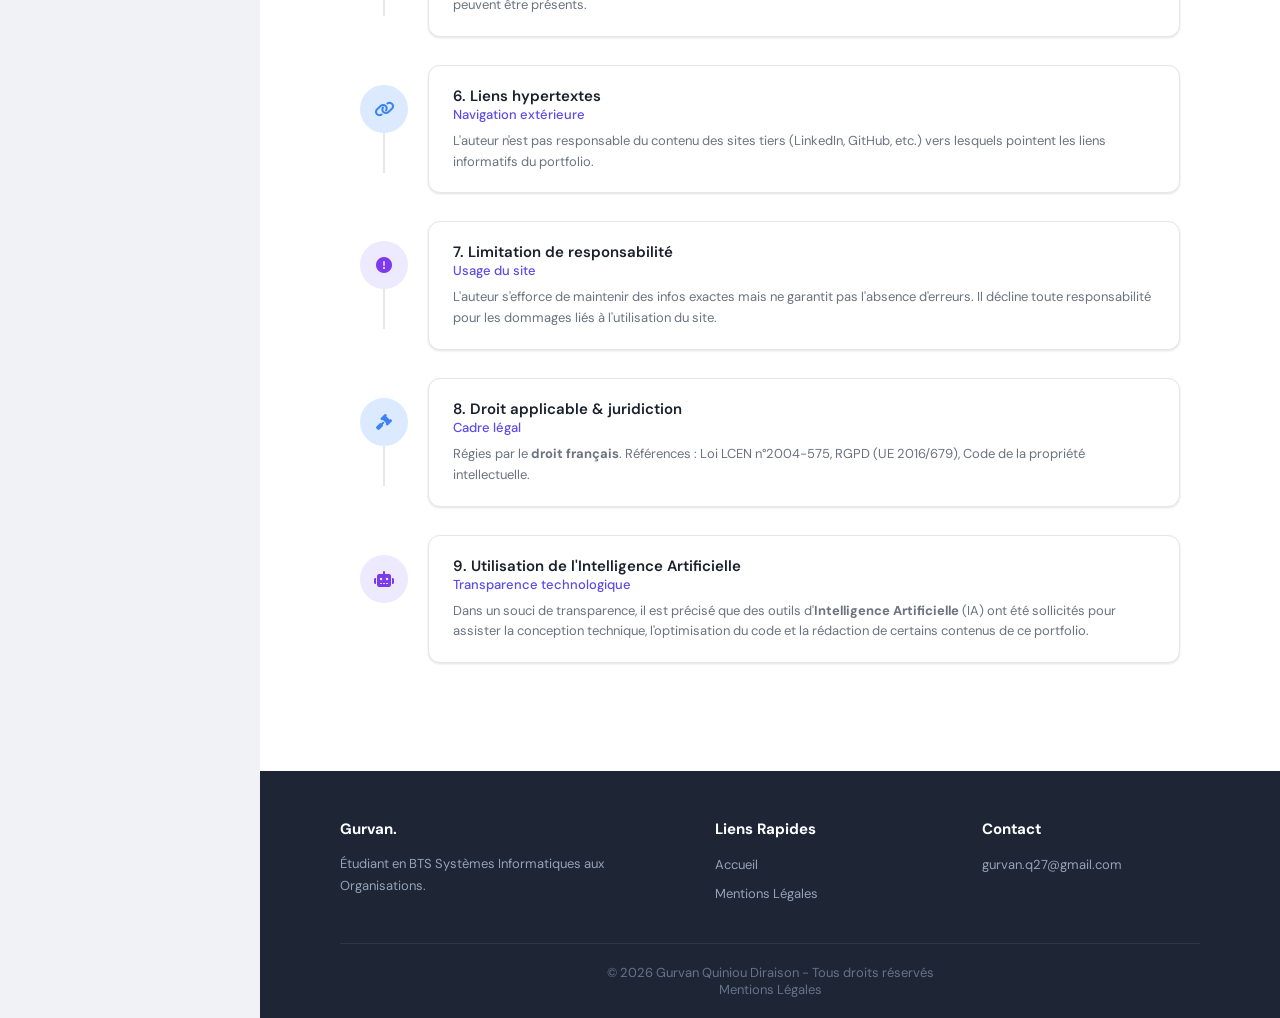
==== commit 810ba7d4: "Update page" ====
--- a/mentions/index.html
+++ b/mentions/index.html
@@ -4,12 +4,12 @@
 <head>
     <meta charset="UTF-8">
     <meta name="viewport" content="width=device-width, initial-scale=1.0">
+    <meta name="robots" content="index, follow">
     <title>Mentions Légales – Gurvan Quiniou Diraison</title>
+    <link rel="stylesheet" href="../style.css">
     <link href="https://fonts.googleapis.com/css2?family=DM+Sans:wght@400;500;600&family=Syne:wght@700;800&display=swap"
         rel="stylesheet">
     <link rel="stylesheet" href="https://cdnjs.cloudflare.com/ajax/libs/font-awesome/6.5.0/css/all.min.css">
-    <link rel="stylesheet" href="../style.css">
-    <link href="https://cdn.jsdelivr.net/npm/bootstrap@5.3.8/dist/css/bootstrap.min.css" rel="stylesheet" integrity="sha384-sRIl4kxILFvY47J16cr9ZwB07vP4J8+LH7qKQnuqkuIAvNWLzeN8tE5YBujZqJLB" crossorigin="anonymous">
 </head>
 
 <body>
@@ -22,7 +22,7 @@
         </div>
         <div class="sidebar-divider"></div>
         <nav class="sidebar-nav">
-            <a href="/" class="nav-item" data-section="hero">
+            <a href="../index.html" class="nav-item" data-section="hero">
                 <i class="fa-solid fa-house"></i> Accueil
             </a>
         </nav>
